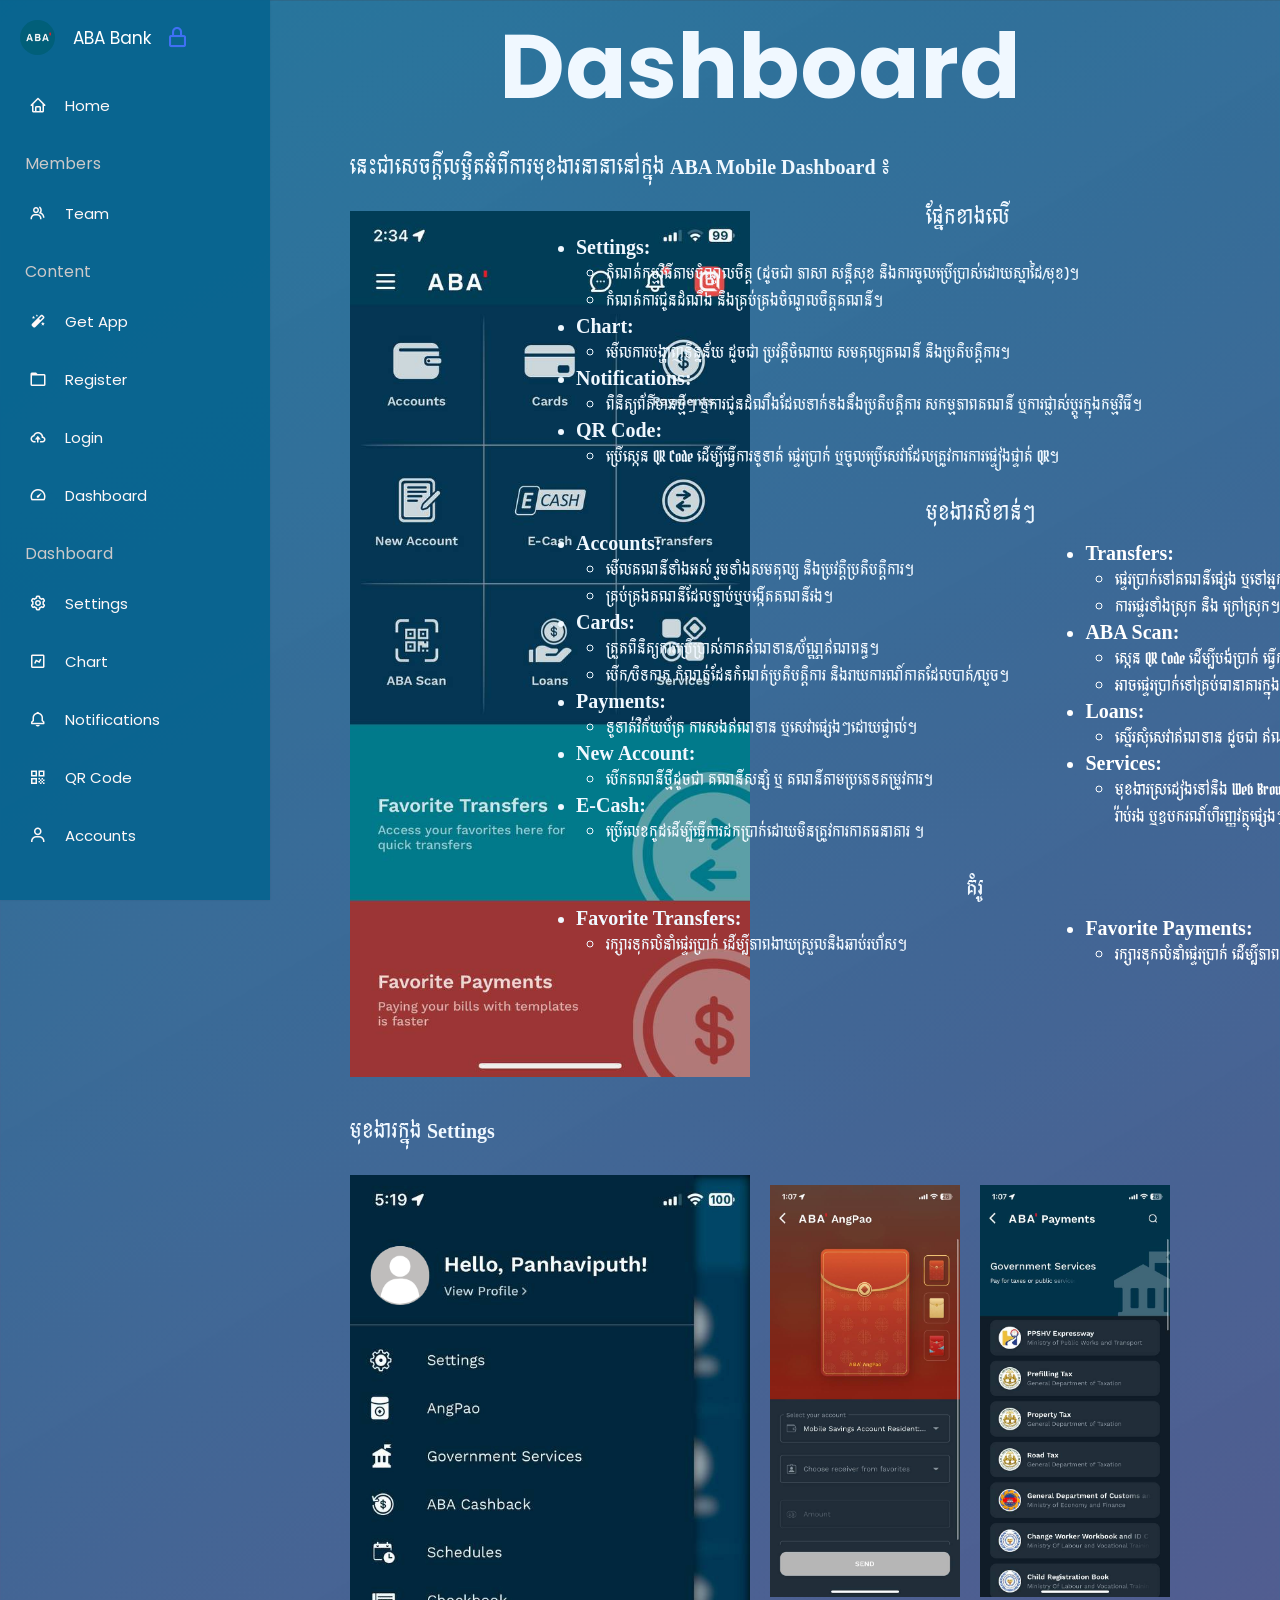
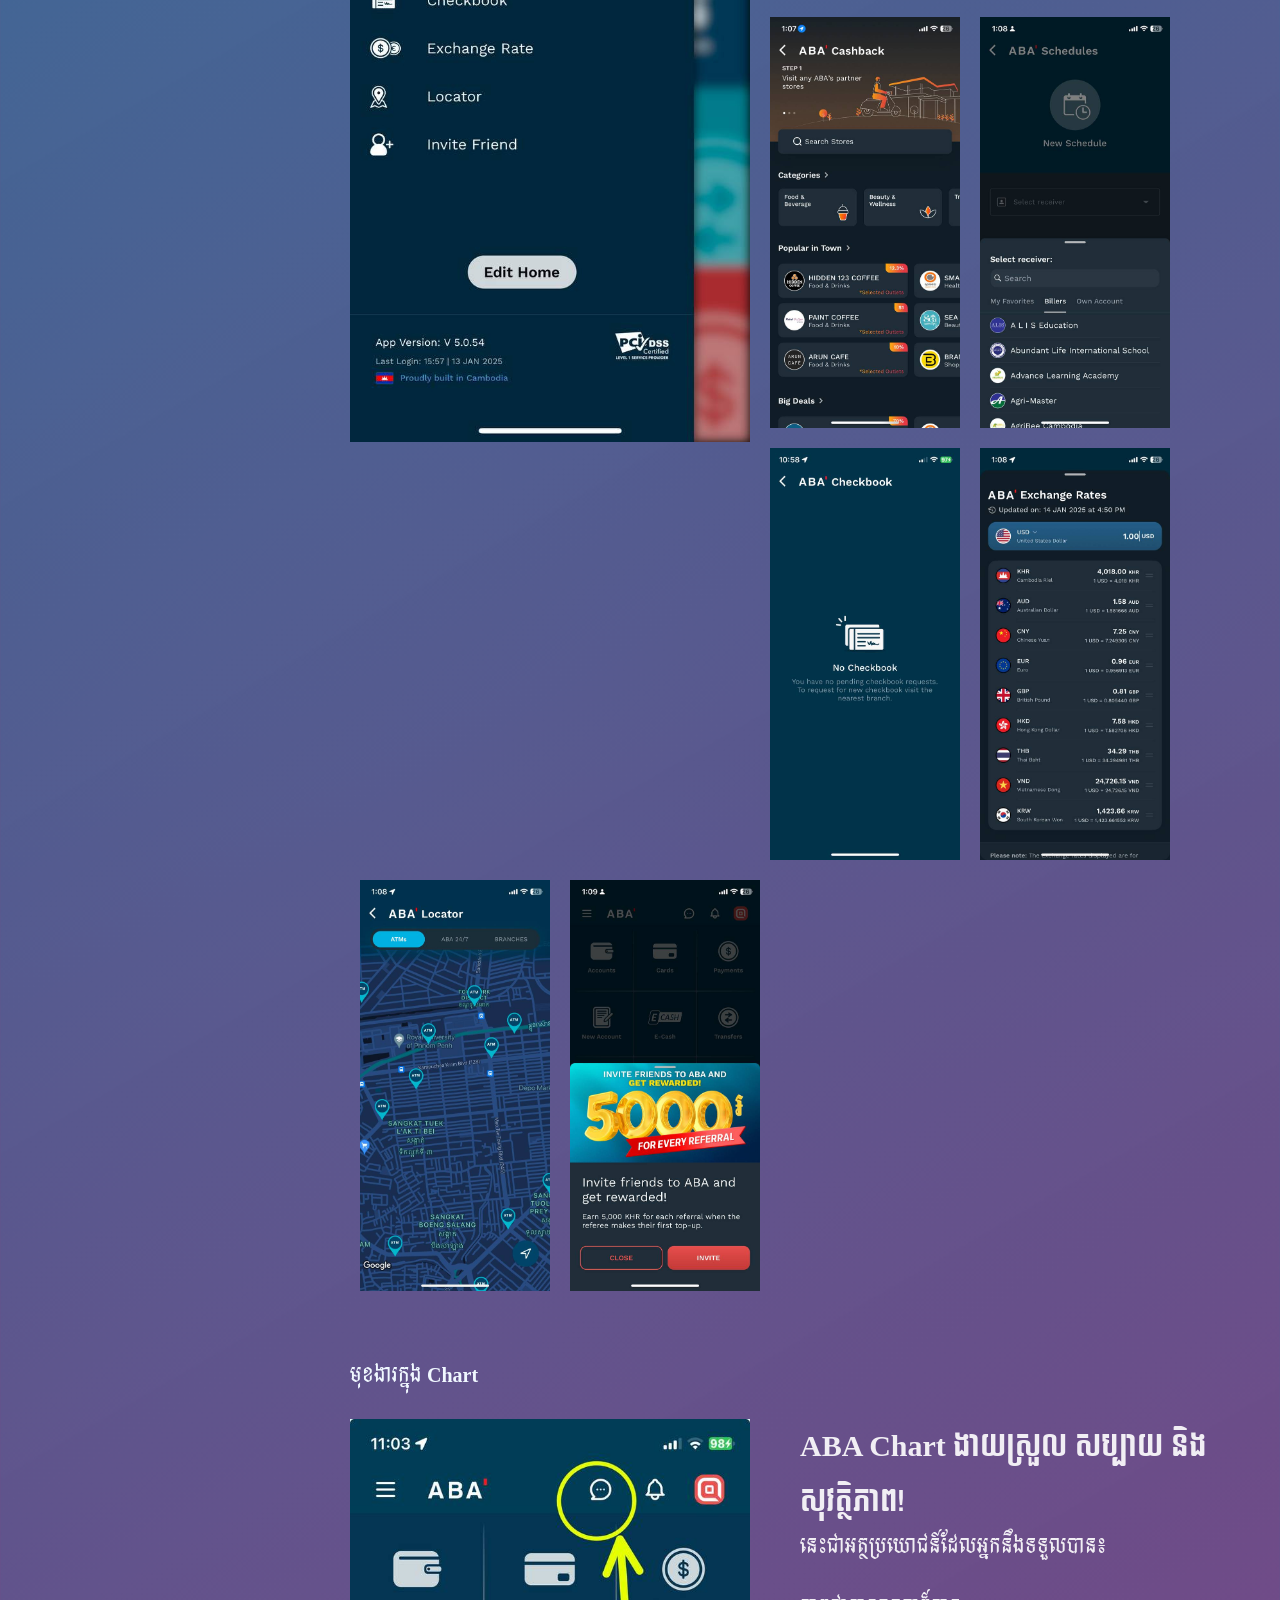
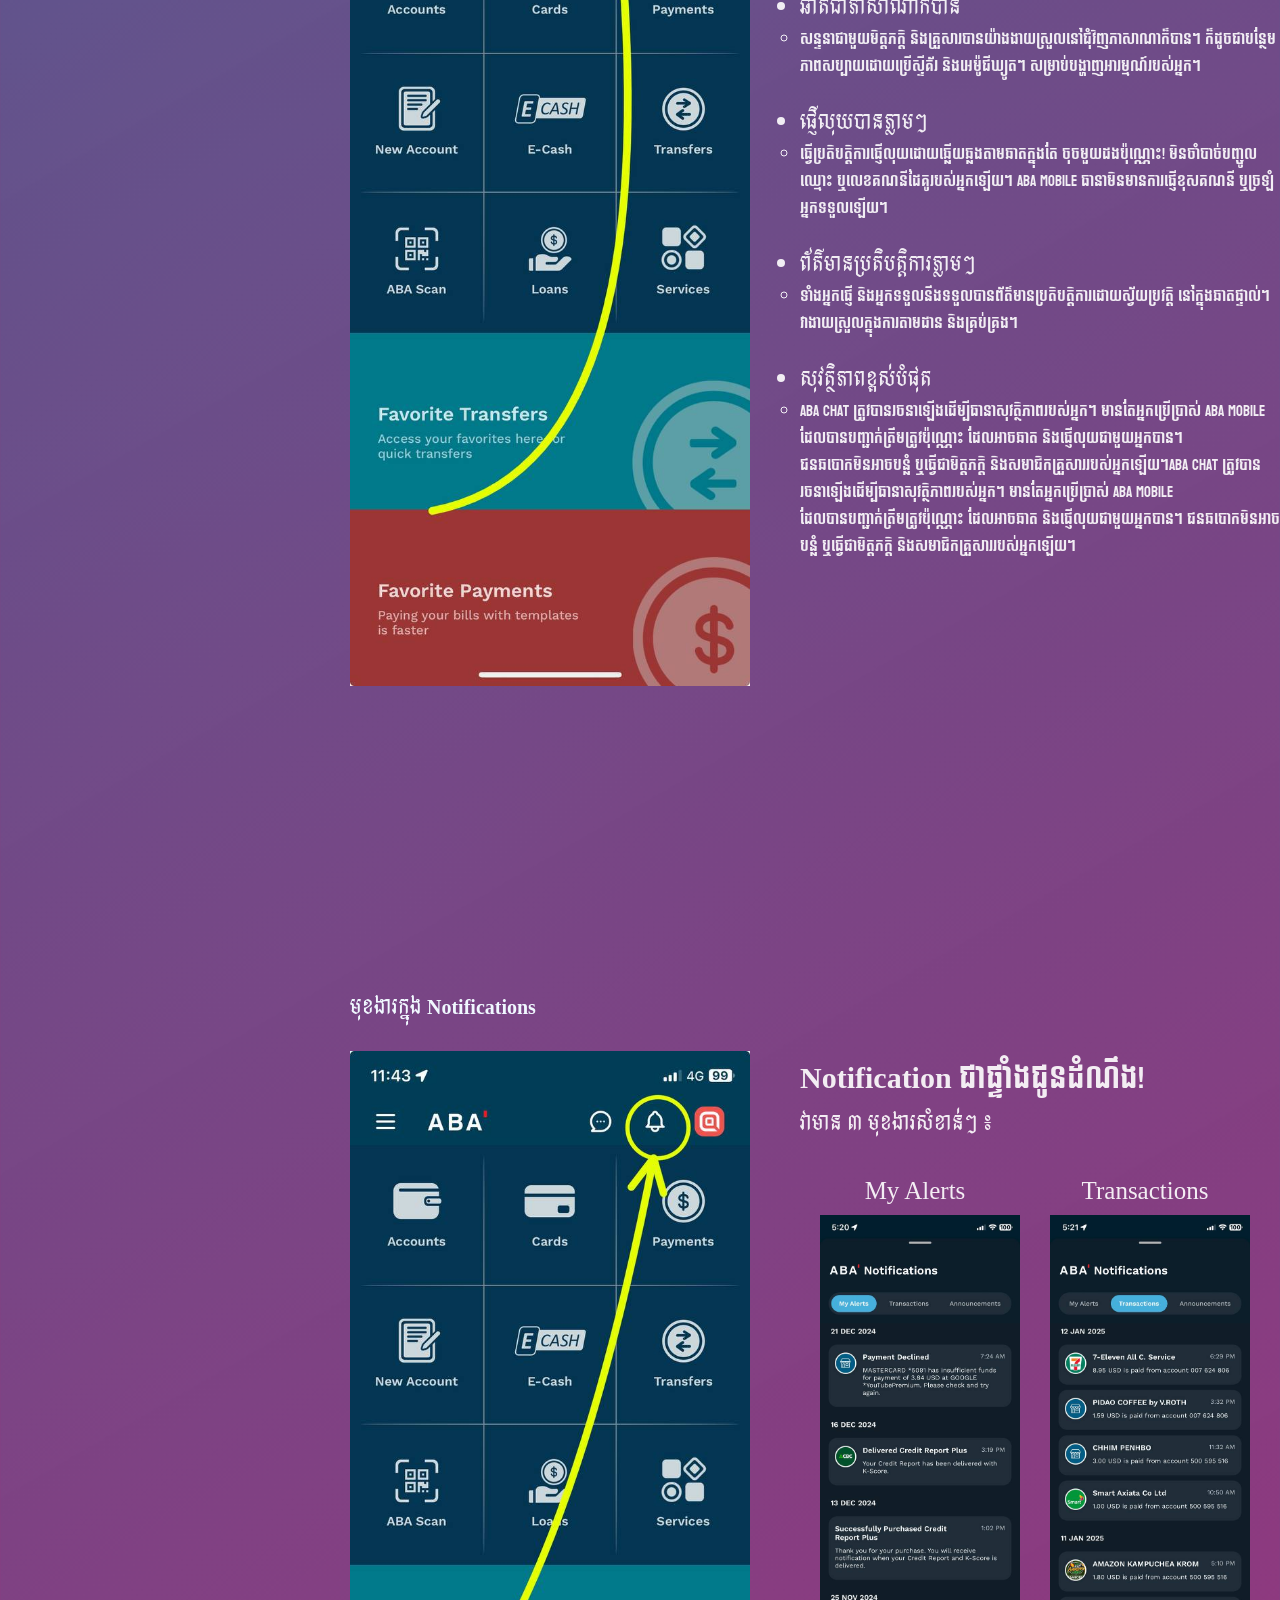
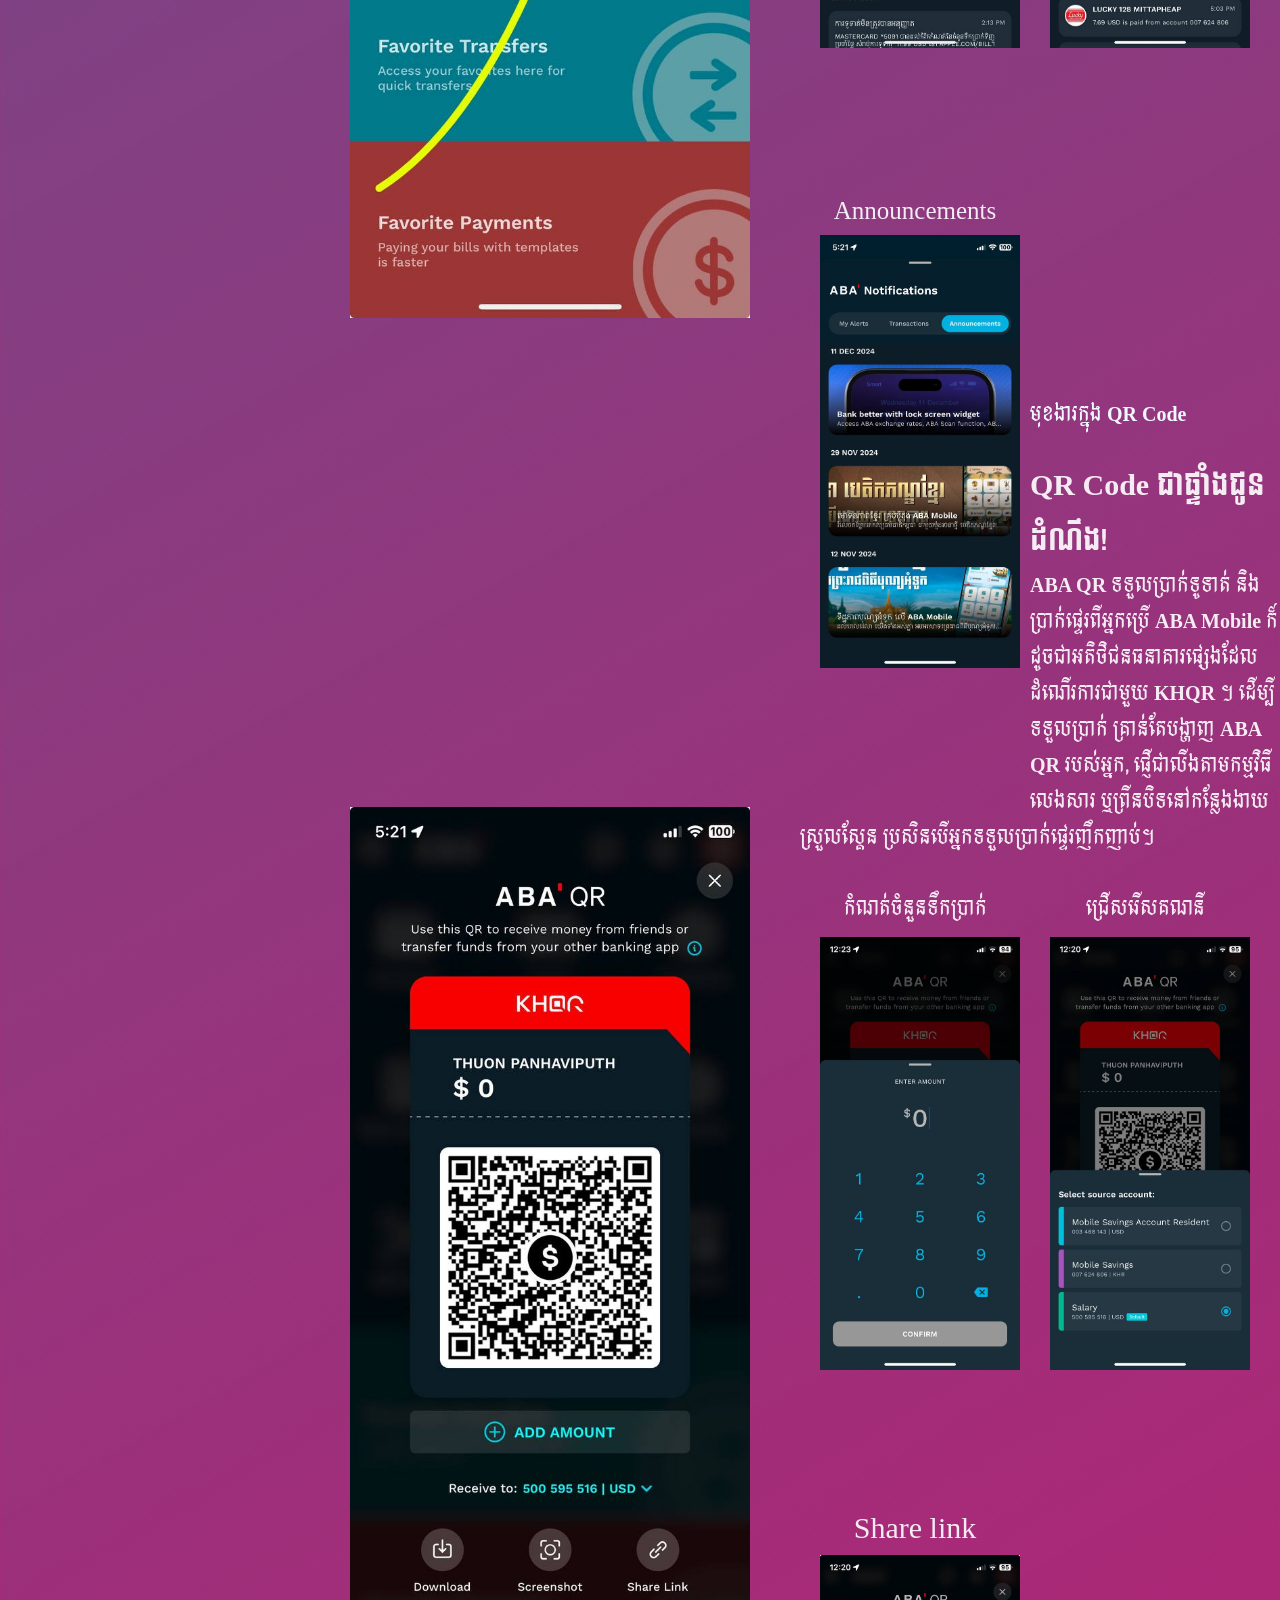
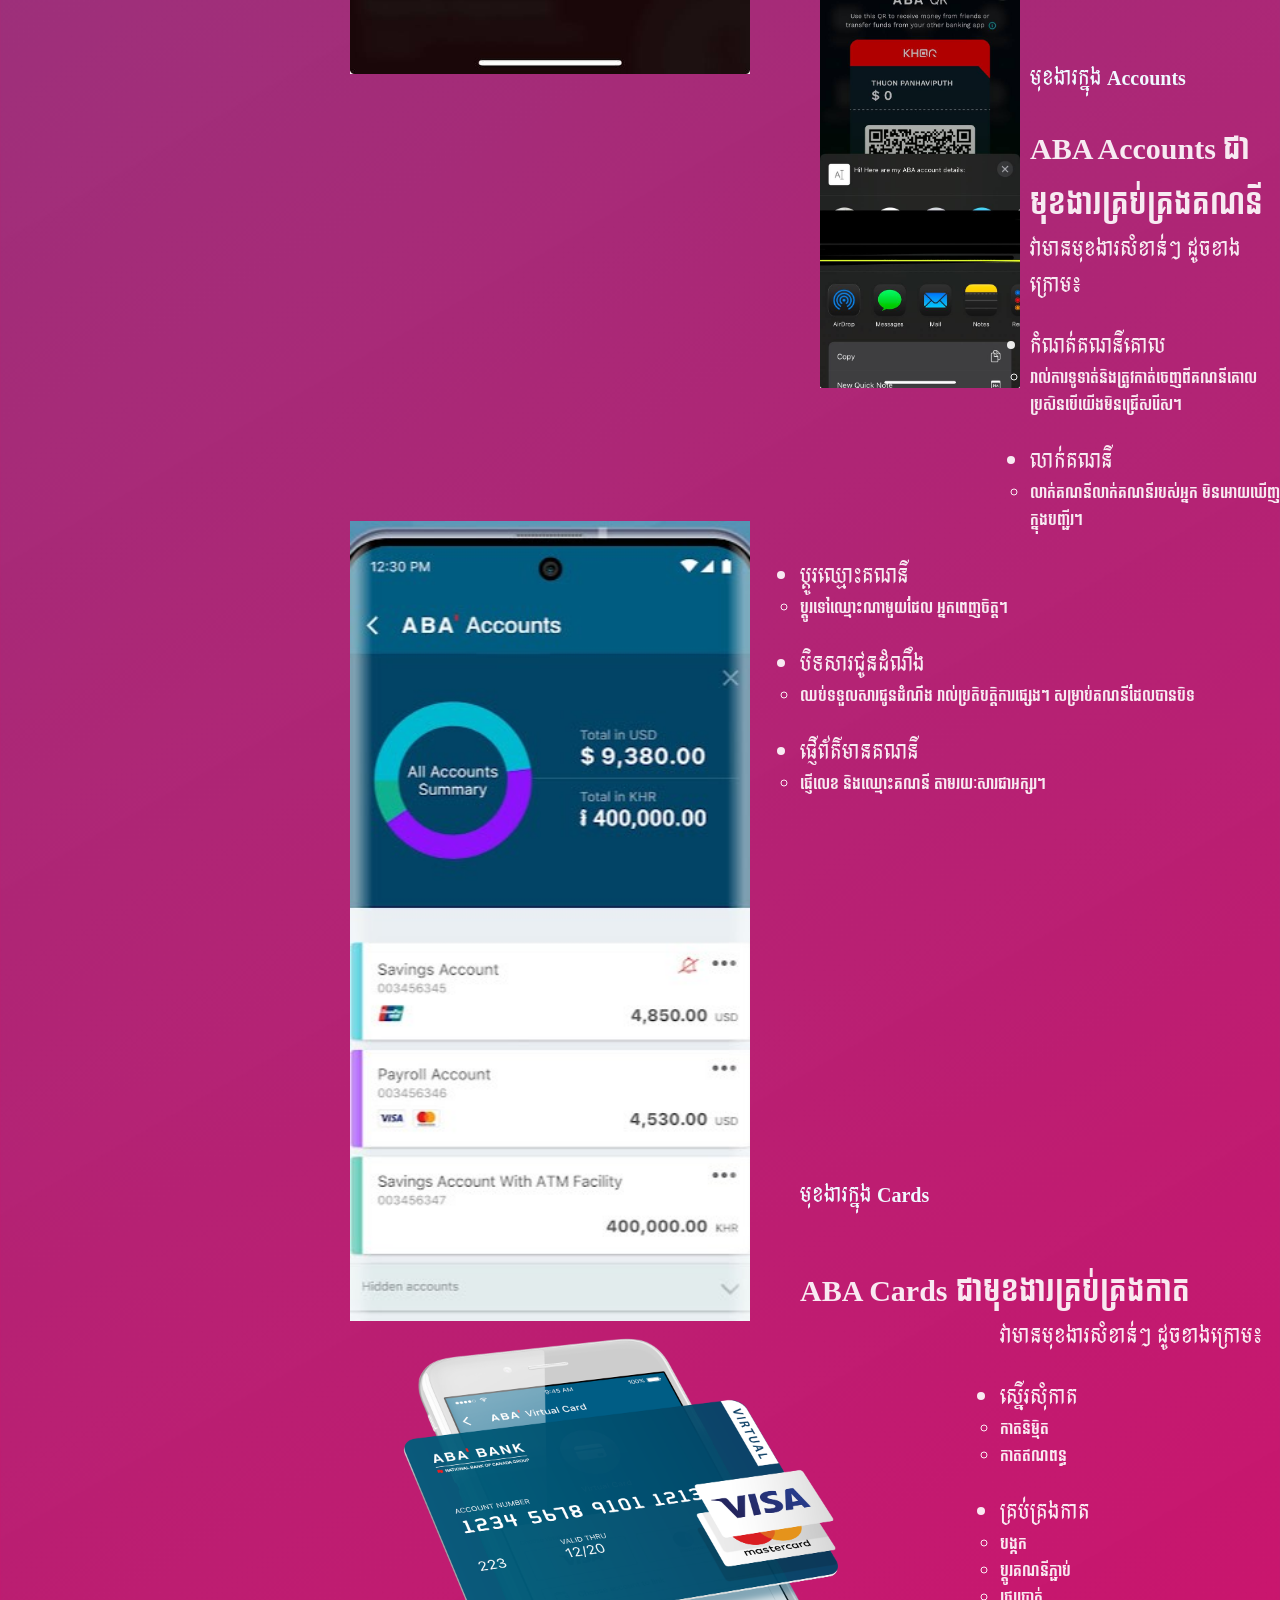
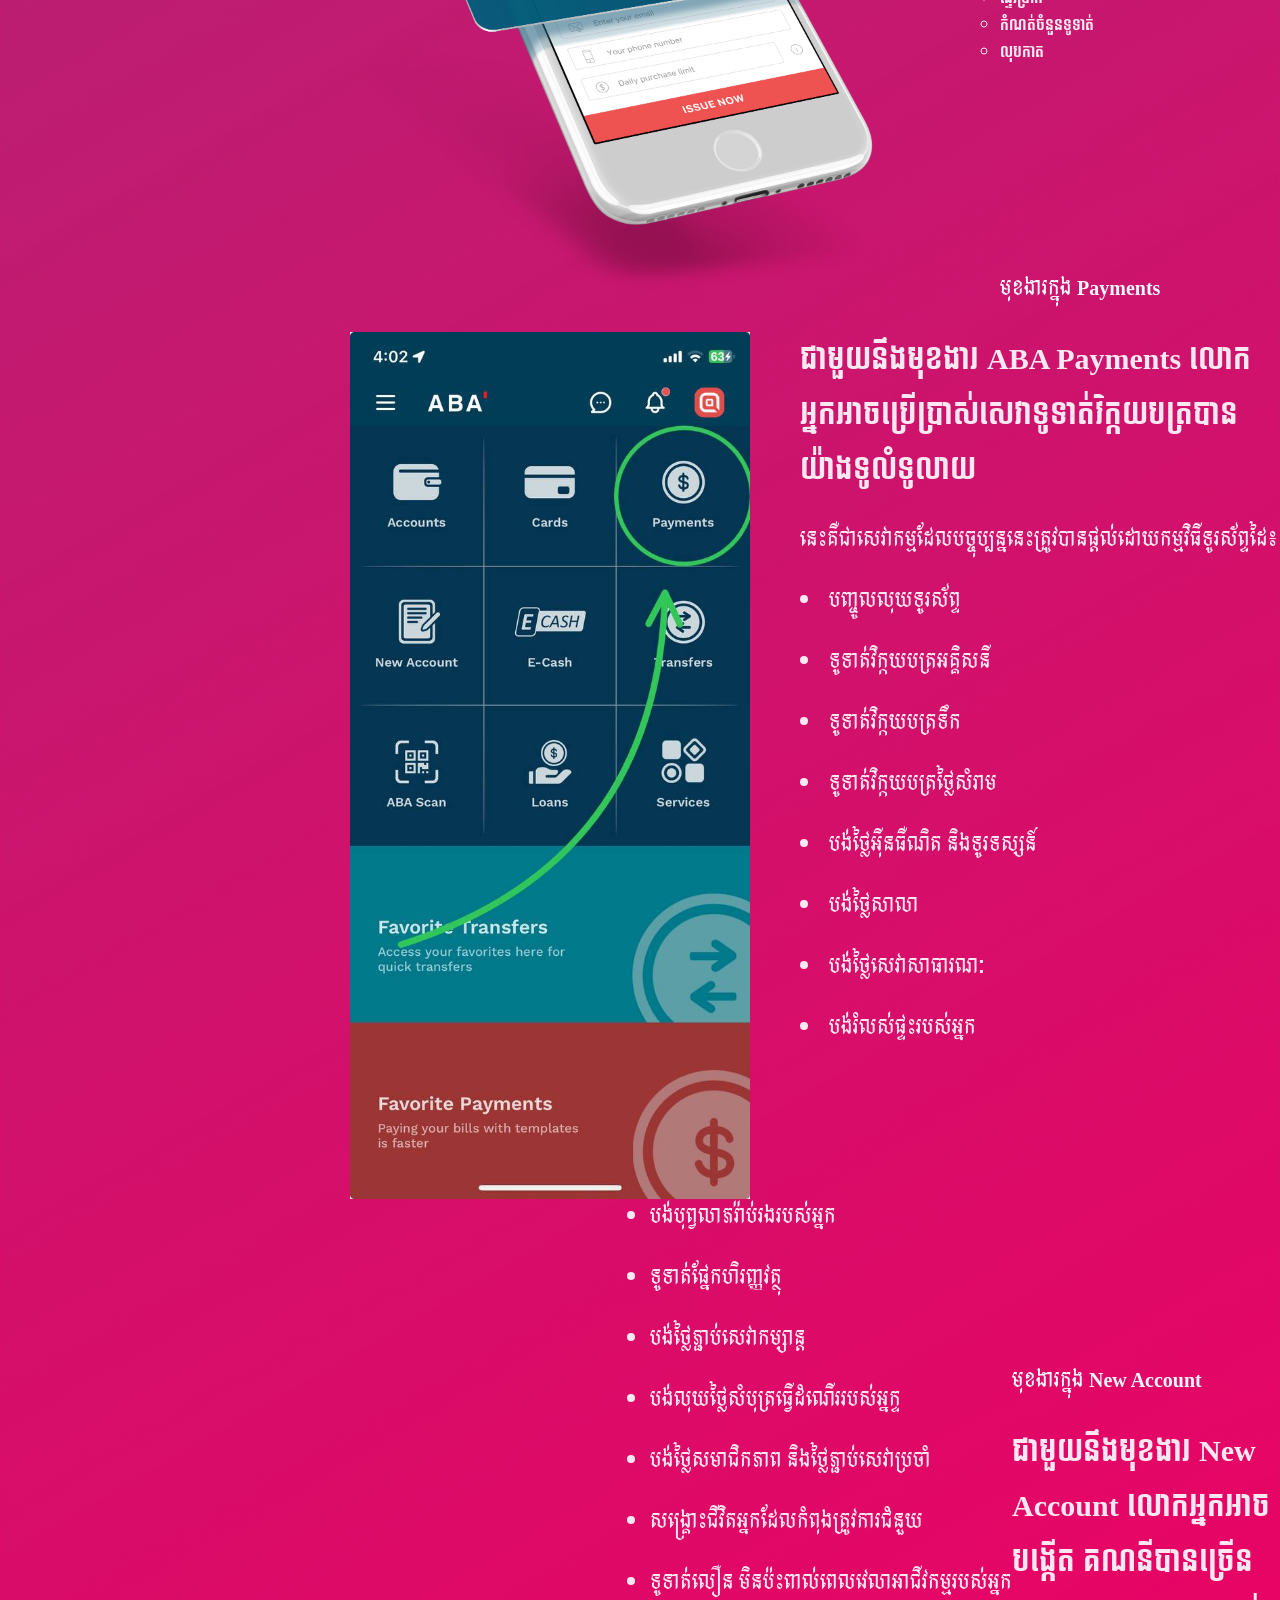
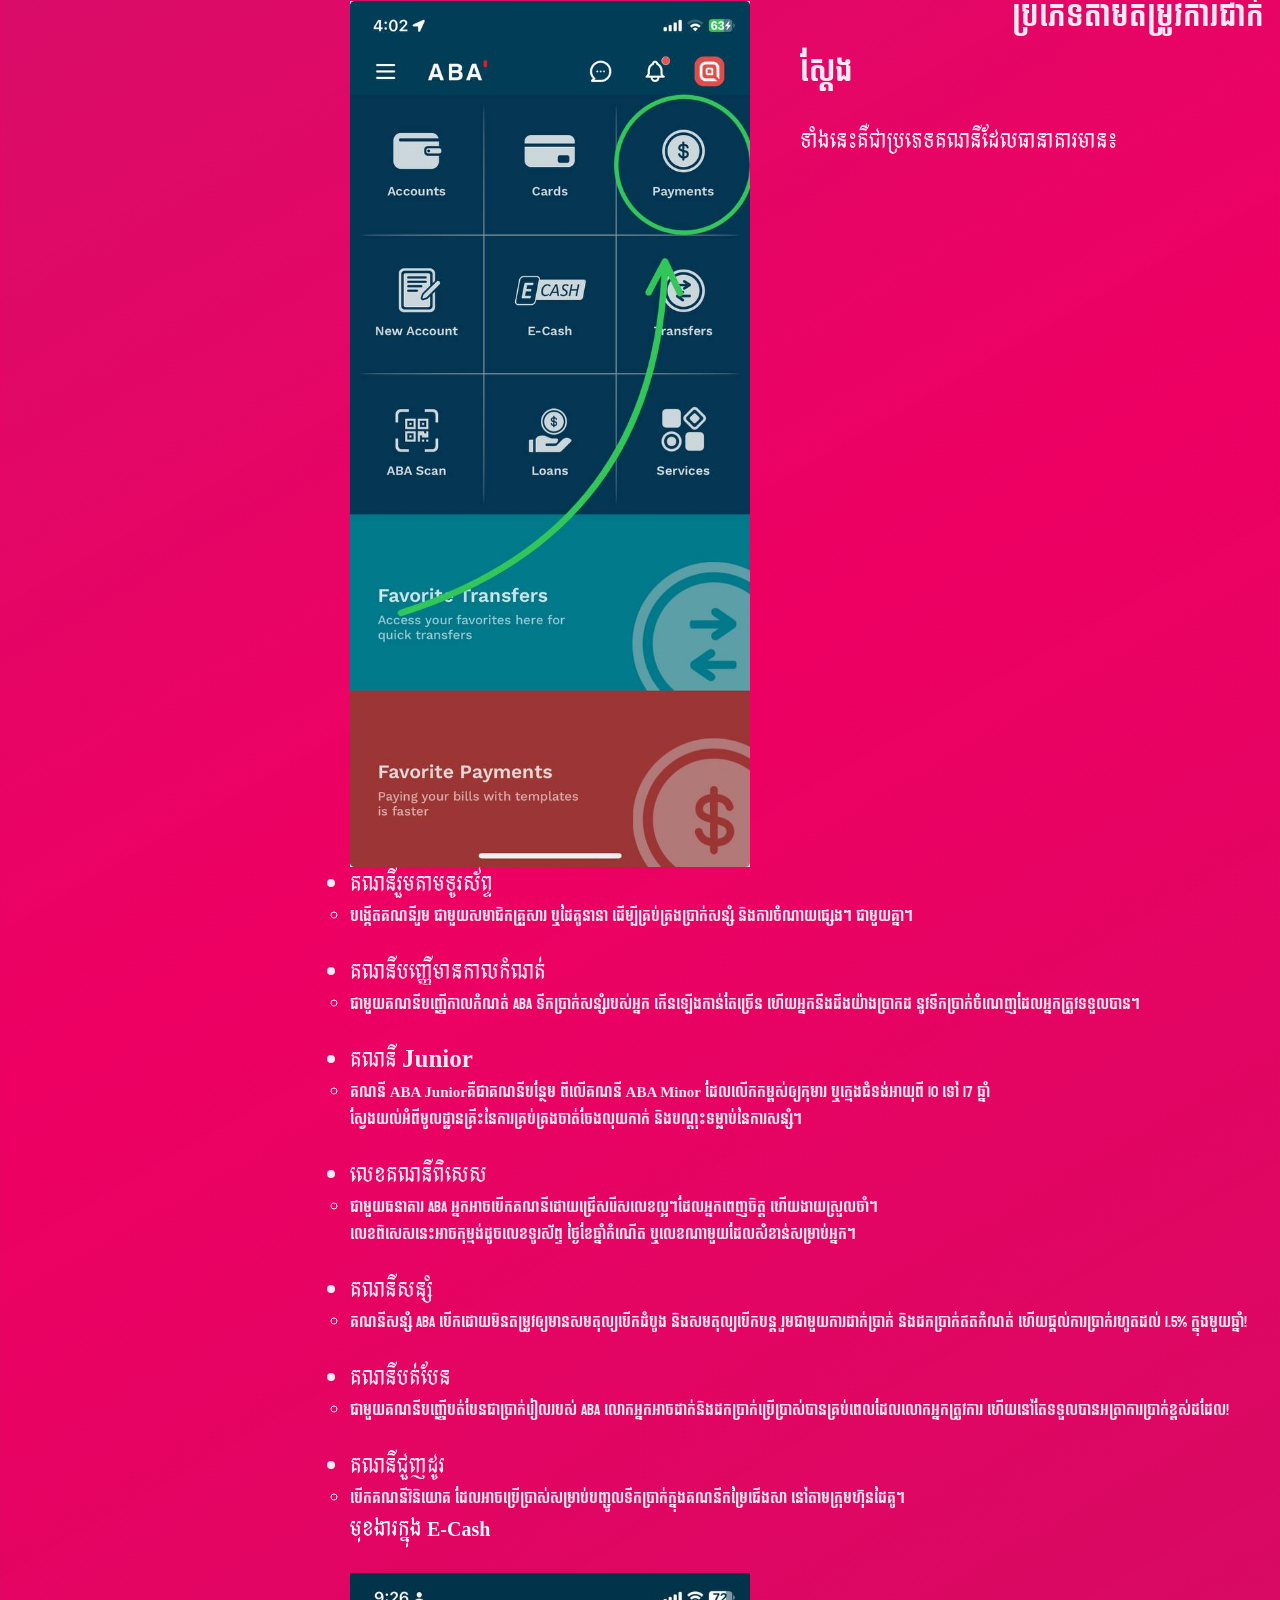
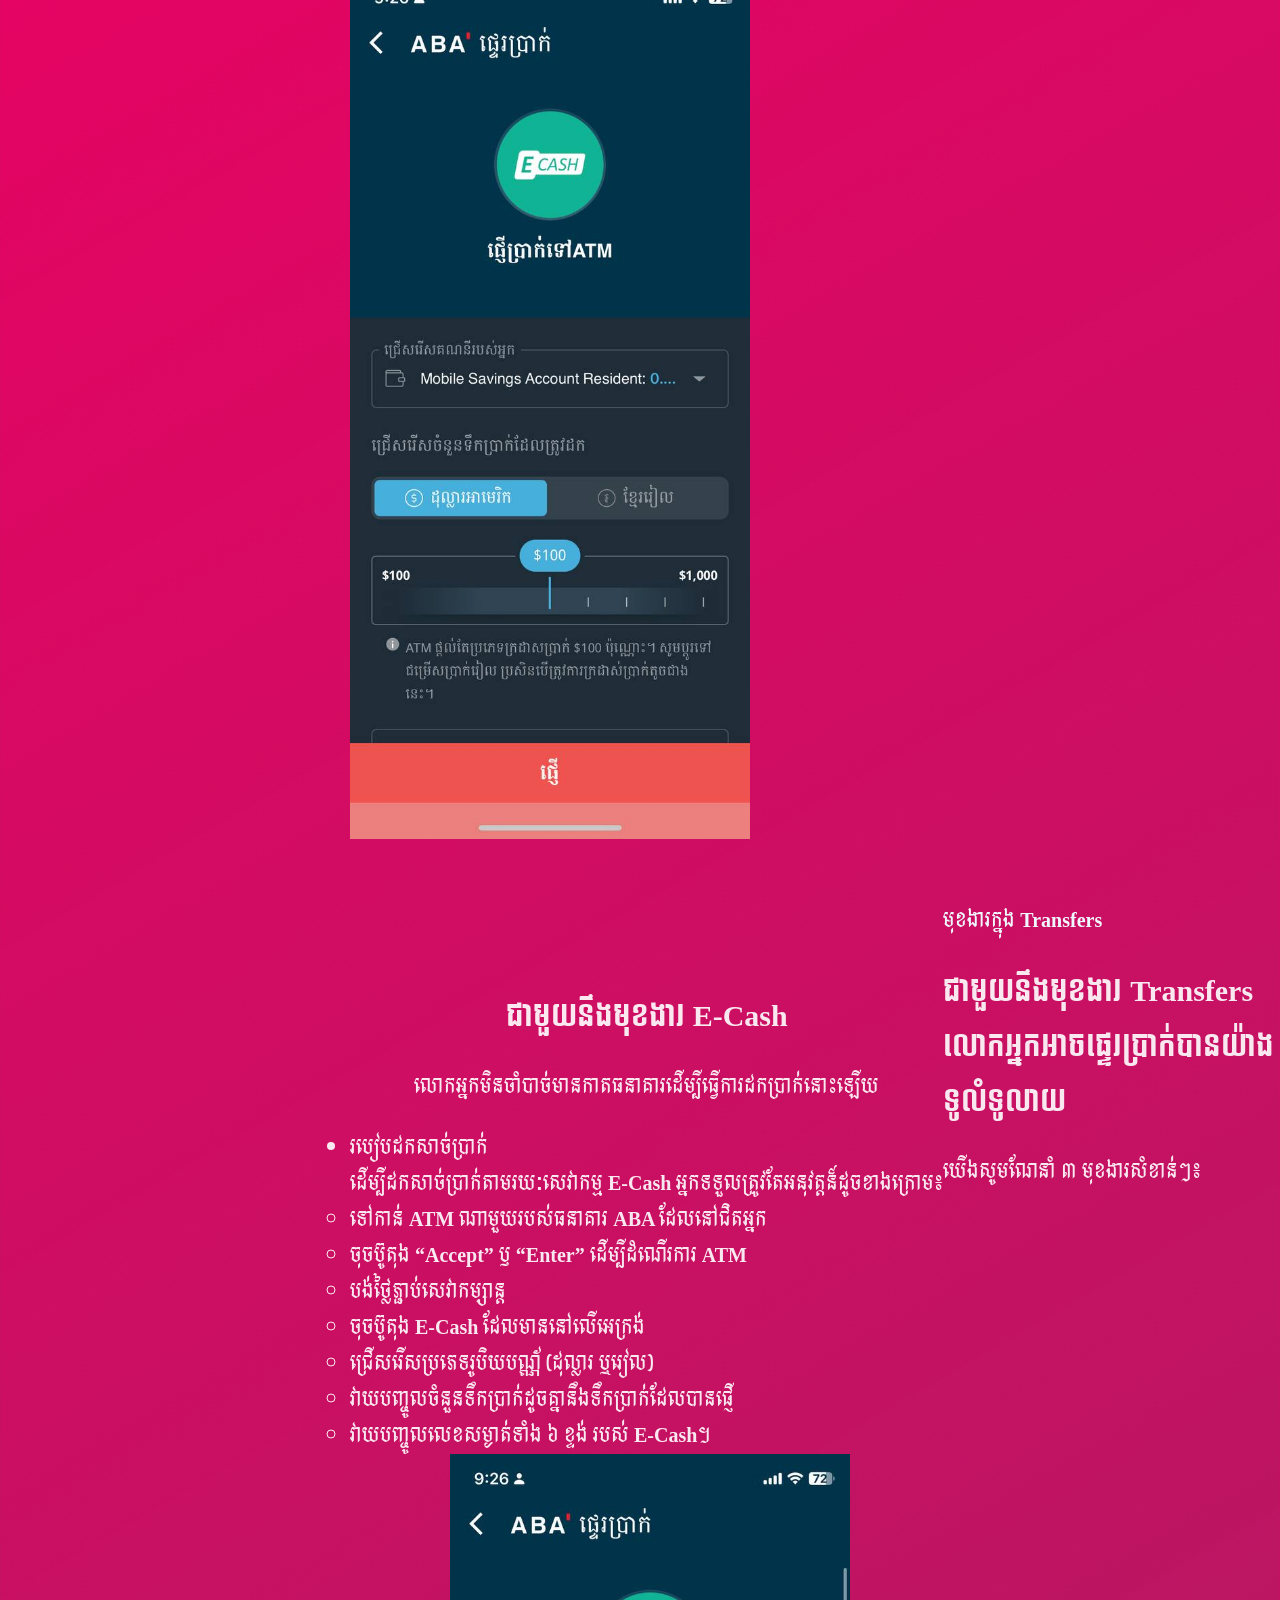
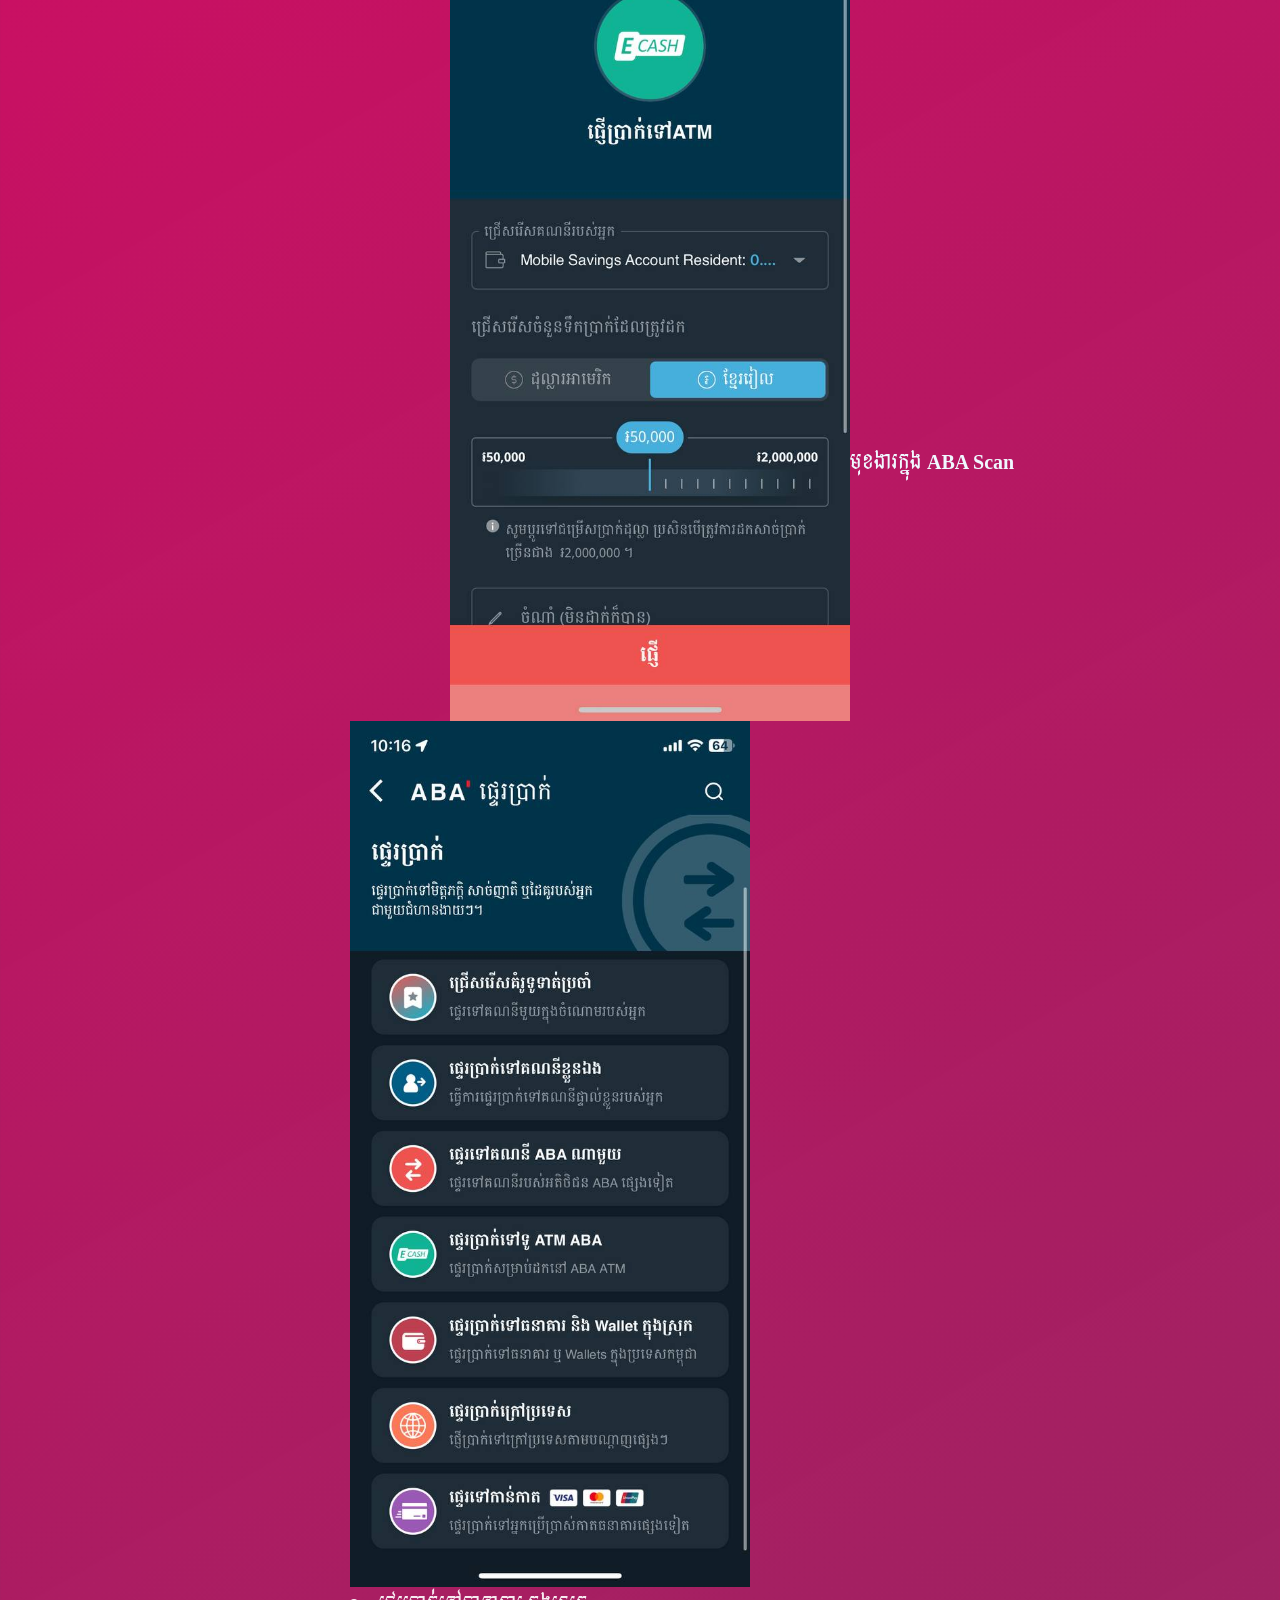
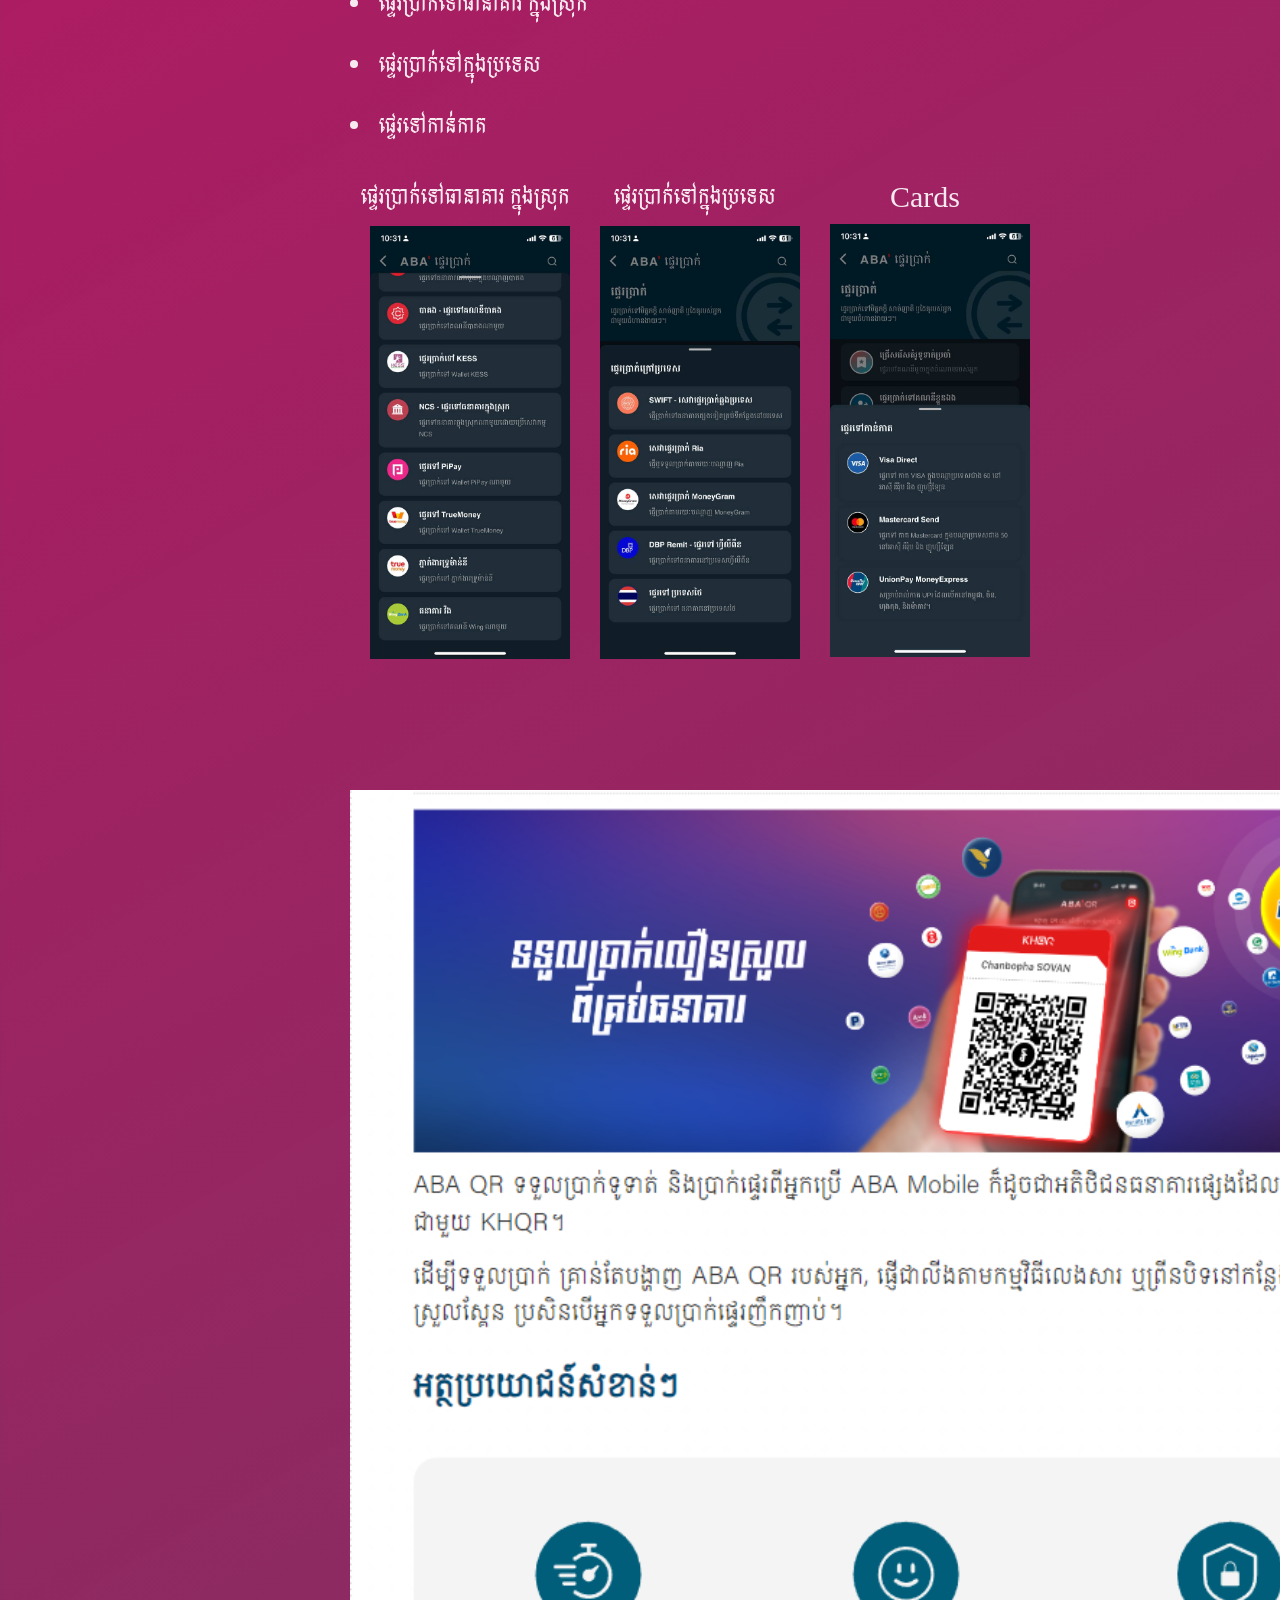
==== Content/dashboard.html @ 61244990 "Add files via upload" ====
<!DOCTYPE html>
<html lang="en">
    <head>
        <meta charset="UTF-8" />
        <meta http-equiv="X-UA-Compatible" content="IE=edge" />
        <meta name="viewport" content="width=device-width, initial-scale=1.0" />
        <title>Team</title>

        <!-- Boxicons CSS -->
        <link flex href="https://unpkg.com/boxicons@2.1.4/css/boxicons.min.css" rel="stylesheet" />

        <!-- Style CSS -->
        <link rel="stylesheet" href="../style.css">
        <style>
            body{
                background: linear-gradient(150deg,#05638fde, rgb(238, 0, 99),#123849de);
            }
        </style>

        
    </head>
    <body>
        <nav class="sidebar locked">
            <div class="logo_items flex">
                <span class="nav_image">
                    <img src="../images/ABA_logo.jpg" alt="logo_img" />
                </span>
                <span class="logo_name">ABA Bank</span>
                <i class="bx bx-lock-alt" id="lock-icon" title="Unlock Sidebar"></i>
                <i class="bx bx-x" id="sidebar-close"></i>
            </div>

            
            

            <div class="menu_container">
                <div class="menu_items">
                    <ul class="menu_item">


                        <li class="item">
                            <a href="../index.html" class="link flex">
                                <i class="bx bx-home"></i> <!-- Home icon -->
                                <span>Home</span>
                            </a>
                        </li>                        


                        <div class="menu_title flex">
                            <span class="title">Members</span>
                            <span class="line"></span>
                        </div>
                        <li class="item">
                            <a href="team.html" class="link flex">
                                <i class="bx bx-group"></i> <!-- Replaced with 'Team' icon -->
                                <span>Team</span>
                            </a>
                        </li>
                        
                    </ul>

                    <ul class="menu_item">
                        <div class="menu_title flex">
                            <span class="title">Content</span>
                            <span class="line"></span>
                        </div>
                        <li class="item">
                            <a href="../getApp/getApp.html" class="link flex">
                                <i class="bx bxs-magic-wand"></i>
                                <span>Get App</span>
                            </a>
                        </li>
                        <li class="item">
                            <a href="../getApp/getApp.html#register" class="link flex">
                                <i class="bx bx-folder"></i>
                                <span>Register</span>
                            </a>
                        </li>
                        <li class="item">
                            <a href="../getApp/getApp.html#login" class="link flex">
                                <i class="bx bx-cloud-upload"></i>
                                <span>Login</span>
                            </a>
                        </li>
                        <li class="item">
                            <a href="#" class="link flex">
                                <i class="bx bx-tachometer"></i> <!-- Replaced icon -->
                                <span>Dashboard</span>
                            </a>
                        </li>



                    </ul>
<!--                                           ___________________________________________________Style CSS -->
                    <ul class="menu_item">
                        <div class="menu_title flex">
                            <span class="title">Dashboard</span>
                            <span class="line"></span>
                        </div>
                        <ul>
                            <li>
                                <a href="#Settings" class="link flex">
                                    <i class="bx bx-cog"></i>
                                    <span>Settings</span>
                                </a>
                            </li>
                            <li>
                                <a href="#chart" class="link flex">
                                    <i class="bx bx-chart"></i>
                                    <span>Chart</span>
                                </a>
                            </li>
                            <li>
                                <a href="#Notifications" class="link flex">
                                    <i class="bx bx-bell"></i>
                                    <span>Notifications</span>
                                </a>
                            </li>
                            <li>
                                <a href="#qr_code" class="link flex">
                                    <i class="bx bx-qr"></i>
                                    <span>QR Code</span>
                                </a>
                            </li>
                            <li>
                                <a href="#accounts" class="link flex">
                                    <i class="bx bx-user"></i>
                                    <span>Accounts</span>
                                </a>
                            </li>
                            <li>
                                <a href="#cards" class="link flex">
                                    <i class="bx bx-credit-card"></i>
                                    <span>Cards</span>
                                </a>
                            </li>
                            <li>
                                <a href="#payments" class="link flex">
                                    <i class="bx bx-dollar-circle"></i>
                                    <span>Payments</span>
                                </a>
                            </li>
                            <li>
                                <a href="#new_account" class="link flex">
                                    <i class="bx bx-plus-circle"></i>
                                    <span>New Accounts</span>
                                </a>
                            </li>
                            <li>
                                <a href="#e_cash" class="link flex">
                                    <i class="bx bx-wallet"></i>
                                    <span>E-Cash</span>
                                </a>
                            </li>
                            <li>
                                <a href="#transfers" class="link flex">
                                    <i class="bx bx-transfer"></i>
                                    <span>Transfers</span>
                                </a>
                            </li>
                            <li>
                                <a href="#aba_scan" class="link flex">
                                    <i class="bx bx-scan"></i>
                                    <span>ABA Scan</span>
                                </a>
                            </li>
                            <li>
                                <a href="#loans" class="link flex">
                                    <i class="bx bx-briefcase"></i>
                                    <span>Loans</span>
                                </a>
                            </li>
                            <li>
                                <a href="#services" class="link flex">
                                    <i class="bx bx-globe"></i>
                                    <span>Services</span>
                                </a>
                            </li>
                        </ul>
                    </ul>
                </div>

                
            </div>
        </nav>
        <h2 style="color: aliceblue; position: absolute;
        top: 0%;
        left: 39%;
       
        font-size: 90px;
        text-align: center;">
            Dashboard
        </h2>



        <div style=" margin-left: 350px ;
        margin-top: 150px;
        color: #ffffffe7;
        ">
            <p class="font-pDas" style="color: aliceblue;">នេះជា​សេចក្តីលម្អិតអំពីការមុខងារ​នានា​នៅក្នុង <strong style="font-family:Cambria, Cochin, Georgia, Times, 'Times New Roman', serif">ABA Mobile Dashboard</strong> ៖</p>
            <br>
            <img style="width: 400px;" src="../images/Dashboard/home.jpg" alt="">
        </div>
        <div style="position: absolute; left: 45%; top: 200px; color: aliceblue;" >
            <div>
                <p class="font-pDas" style="color: aliceblue; margin-left: 350px;">ផ្នែកខាងលើ</p>
            <ul>
                <li>
                  <strong style="font-size: 20px; font-family: Cambria, Cochin, Georgia, Times, 'Times New Roman', serif;">
                    Settings:
                  </strong>
                  <ul style="margin-left: 30px;">
                    <li class="fontDas">
                      កំណត់កម្មវិធីតាមចំណូលចិត្ត (ដូចជា ភាសា សន្តិសុខ និងការចូលប្រើប្រាស់ដោយស្នាដៃ/មុខ)។
                    </li>
                    <li class="fontDas">
                      កំណត់ការជូនដំណឹង និងគ្រប់គ្រងចំណូលចិត្តគណនី។
                    </li>
                  </ul>
                </li>
                <li>
                  <strong style="font-size: 20px; font-family: Cambria, Cochin, Georgia, Times, 'Times New Roman', serif;">
                    Chart:
                  </strong>
                  <ul style="margin-left: 30px;">
                    <li class="fontDas">
                      មើលការបង្ហាញទិន្នន័យ ដូចជា ប្រវត្តិចំណាយ សមតុល្យគណនី និងប្រតិបត្តិការ។
                    </li>
                  </ul>
                </li>
                <li>
                  <strong style="font-size: 20px; font-family: Cambria, Cochin, Georgia, Times, 'Times New Roman', serif;">
                    Notifications:
                  </strong>
                  <ul style="margin-left: 30px;">
                    <li class="fontDas">
                      ពិនិត្យព័ត៌មានថ្មីៗ ឬការជូនដំណឹងដែលទាក់ទងនឹងប្រតិបត្តិការ សកម្មភាពគណនី ឬការផ្លាស់ប្តូរក្នុងកម្មវិធី។
                    </li>
                  </ul>
                </li>
                <li>
                  <strong style="font-size: 20px; font-family: Cambria, Cochin, Georgia, Times, 'Times New Roman', serif;">
                    QR Code:
                  </strong>
                  <ul style="margin-left: 30px;">
                    <li class="fontDas">
                      ប្រើស្កេន QR Code ដើម្បីធ្វើការទូទាត់ ផ្ទេរប្រាក់ ឬចូលប្រើសេវាដែលត្រូវការការផ្ទៀងផ្ទាត់ QR។
                    </li>
                  </ul>
                </li>
              </ul>
            </div><br>

<!-- Home                 _______________________________________________________________________________________________________________________________________-->


            <div>
                <p class="font-pDas" style="color: aliceblue; margin-left: 350px;">មុខងារសំខាន់ៗ</p>
                <ul>
                    <li>
                      <strong style="font-size: 20px; font-family: Cambria, Cochin, Georgia, Times, 'Times New Roman', serif;">
                        Accounts:
                      </strong>
                      <ul style="margin-left: 30px;">
                        <li class="fontDas">
                          មើលគណនីទាំងអស់ រួមទាំងសមតុល្យ និងប្រវត្តិប្រតិបត្តិការ។
                        </li>
                        <li class="fontDas">
                          គ្រប់គ្រងគណនីដែលភ្ជាប់ឬបង្កើតគណនីរង។
                        </li>
                      </ul>
                    </li>
                    <li>
                      <strong style="font-size: 20px; font-family: Cambria, Cochin, Georgia, Times, 'Times New Roman', serif;">
                        Cards:
                      </strong>
                      <ul style="margin-left: 30px;">
                        <li class="fontDas">
                          ត្រួតពិនិត្យការប្រើប្រាស់កាតឥណទាន/ប័ណ្ណឥណពន្ធ។
                        </li>
                        <li class="fontDas">
                          បើក/បិទកាត កំណត់ដែនកំណត់ប្រតិបត្តិការ និងរាយការណ៍កាតដែលបាត់/លួច។
                        </li>
                      </ul>
                    </li>
                    <li>
                      <strong style="font-size: 20px; font-family: Cambria, Cochin, Georgia, Times, 'Times New Roman', serif;">
                        Payments:
                      </strong>
                      <ul style="margin-left: 30px;">
                        <li class="fontDas">
                          ទូទាត់វិក័យប័ត្រ ការសងឥណទាន ឬសេវាផ្សេងៗដោយផ្ទាល់។
                        </li>
                      </ul>
                    </li>
                    <li>
                      <strong style="font-size: 20px; font-family: Cambria, Cochin, Georgia, Times, 'Times New Roman', serif;">
                        New Account:
                      </strong>
                      <ul style="margin-left: 30px;">
                        <li class="fontDas">
                          បើកគណនីថ្មីដូចជា គណនីសន្សំ ឬ គណនីតាមប្រភេទតម្រូវការ។
                        </li>
                      </ul>
                    </li>
                    <li>
                      <strong style="font-size: 20px; font-family: Cambria, Cochin, Georgia, Times, 'Times New Roman', serif;">
                        E-Cash:
                      </strong>
                      <ul style="margin-left: 30px;">
                        
                        <li class="fontDas">
                          ប្រើលេខកូដដើម្បីធ្វើការដកប្រាក់ដោយ​មិន​ត្រូវ​ការ​កាត​ធនាគារ​ ។
                        </li>
                      </ul>
                    </li>
                   
                    
               
                </ul>
            </div>




            <div style="position: absolute; left: 90%; top: 342px; width: 500px; color: rgb(255, 255, 255);" >
                <ul>
                    <li>
                        <strong style="font-size: 20px; font-family: Cambria, Cochin, Georgia, Times, 'Times New Roman', serif;">
                          Transfers:
                        </strong>
                        <ul style="margin-left: 30px;">
                          <li class="fontDas">
                            ផ្ទេរប្រាក់ទៅគណនីផ្សេង ឬទៅអ្នកប្រើប្រាស់ផ្សេង។
                          <li class="fontDas">
                            ការផ្ទេរទាំងស្រុក និង ក្រៅស្រុក។
                          </li>
                        </ul>
                      </li>
                    <li>
                      <strong style="font-size: 20px; font-family: Cambria, Cochin, Georgia, Times, 'Times New Roman', serif;">
                        ABA Scan:
                      </strong>
                      <ul style="margin-left: 30px;">
                        <li class="fontDas">
                            ស្កេន QR Code ដើម្បីបង់ប្រាក់ ធ្វើការផ្ទេរប្រាក់ ឬផ្ទៀងផ្ទាត់ប្រតិបត្តិការយ៉ាងឆាប់រហ័ស។ 
                        </li>
                        <li class="fontDas">
                          អាចផ្ទេរប្រាក់ទៅគ្រប់ធានាគារក្នុងស្រុកដោយមិន​អស់ថ្លៃសេវាតាមរយះ KHQR Code ។
                        </li>
                      </ul>
                    </li>
                    <li>
                      <strong style="font-size: 20px; font-family: Cambria, Cochin, Georgia, Times, 'Times New Roman', serif;">
                        Loans:
                      </strong>
                      <ul style="margin-left: 30px;">
                        <li class="fontDas">
                            ស្នើរសុំសេវាឥណទាន ដូចជា ឥណទានផ្ទាល់ខ្លួន ឬឥណទានអាជីវកម្ម។ 
                        </li>
                      </ul>
                    </li>
                    <li>
                      <strong style="font-size: 20px; font-family: Cambria, Cochin, Georgia, Times, 'Times New Roman', serif;">
                        Services:
                      </strong>
                      <ul style="margin-left: 30px;">
                        <li class="fontDas">
                           មុខងារស្រដៀងទៅនិង Web Browser ដើម្បីស្វែងរកសេវាកម្មបន្ថែម ដូចជា សៀវភៅ ធានារ៉ាប់រង ឬឧបករណ៍ហិរញ្ញវត្ថុផ្សេងៗ។
                        </li>
                      </ul>
                    </li>
                
            </div><br>
<!-- Home                 _______________________________________________________________________________________________________________________________________-->
            
            <div>
                <p class="font-pDas" style="color: aliceblue; margin-left: 390px;">គំរូ</p>
                <ul>
                    <li>
                      <strong style="font-size: 20px; font-family: Cambria, Cochin, Georgia, Times, 'Times New Roman', serif;">
                        Favorite Transfers:
                      </strong>
                      <ul style="margin-left: 30px;">
                        <li class="fontDas">
                          រក្សារទុកលំនាំផ្ទេរប្រាក់​ ដើម្បីភាពងាយស្រួលនិងឆាប់រហ័ស។
                        </li>
                      </ul>
                    </li>
                </ul>
            </div>
            <div style="position: absolute; left: 90%; top: 717px; width: 500px; color: rgb(255, 255, 255);" >
                <ul>
                    <li>
                      <strong style="font-size: 20px; font-family: Cambria, Cochin, Georgia, Times, 'Times New Roman', serif;">
                        Favorite Payments:
                      </strong>
                      <ul style="margin-left: 30px;">
                        <li class="fontDas">
                          រក្សារទុកលំនាំផ្ទេរប្រាក់​ ដើម្បីភាពងាយស្រួលនិងឆាប់រហ័ស។
                        </li>
                      </ul>
                    </li>
                </ul>
            </div>
              
        </div>
<!-- details                                                                                        ++++++++++++++++++++++++++++++++++++++++++++++++++                                                                    -->


        <div style=" margin-left: 350px ;
        margin-top: 30px;
        color: #ffffffe7;
        " id="Settings">
             <p class="font-pDas" style="color: aliceblue;">មុខងារក្នុង <strong style="font-family:Cambria, Cochin, Georgia, Times, 'Times New Roman', serif">Settings</strong></p>
             <br>
             <div>
              <img src="../images/Dashboard/setting.png" alt=""  style="width: 400px; float: left; margin-right: 10px;" >
             </div>
             
             <div>
              <img src="../images/Dashboard/setting/angpao.jpg" alt="" style="width: 190px; float: left; margin: 10px; border-left: 5px; ">
              <img src="../images/Dashboard/setting/gov.jpg" alt="" style="width: 190px; float: left; margin: 10px; border-left: 5px; ">
              <img src="../images/Dashboard/setting/cashback.jpg" alt="" style="width: 190px; float: left; margin: 10px; border-left: 5px; ">
              <img src="../images/Dashboard/setting/schedule.jpg" alt="" style="width: 190px; float: left; margin: 10px; border-left: 5px; ">
              <img src="../images/Dashboard/setting/checkbox.jpg" alt="" style="width: 190px; float: left; margin: 10px; border-left: 5px; ">
              <img src="../images/Dashboard/setting/exchange.jpg" alt="" style="width: 190px; float: left; margin: 10px; border-left: 5px; ">
              <img src="../images/Dashboard/setting/location.jpg" alt="" style="width: 190px; float: left; margin: 10px; border-left: 5px; ">
              <img src="../images/Dashboard/setting/invite.jpg" alt="" style="width: 190px;  margin: 10px; border-left: 5px; ">
             </div>
             
        </div>


        




        <div style=" margin-left: 350px ;
        margin-top: 50px;
        
        color: #ffffffe7;
        " id="chart">
             <p class="font-pDas" style="color: aliceblue;">មុខងារក្នុង <strong style="font-family:Cambria, Cochin, Georgia, Times, 'Times New Roman', serif">Chart</strong></p>
             <br>
             <div>
              <img src="../images/Dashboard/chart.jpg" alt=""  style="width: 400px; float: left; margin-right:50px;" >
             </div>

             <div >
              <p class="font-Li"><strong style="font-family:Cambria, Cochin, Georgia, Times, 'Times New Roman', serif ; font-size: 30px;">ABA Chart </strong> ងាយស្រួល សប្បាយ និងសុវត្ថិភាព!</p>
                <p class="font-pDas">នេះជាអត្ថប្រយោជន៍ដែលអ្នកនឹងទទួលបាន៖</p> <br>

                <ul>
                  <li class="font-pDas">
                    ឆាតជាភាសាណាក៏បាន
                    <ul> 
                      <li class="font-p">សន្ទនាជាមួយមិត្តភក្ដិ និងគ្រួសារបានយ៉ាងងាយស្រួលនៅជុំវិញភាសាណាក៏បាន។ ក៏ដូចជាបន្ថែមភាពសប្បាយដោយប្រើស្ទីគ័រ និងអេម៉ូជីឃ្យូតៗ សម្រាប់បង្ហាញអារម្មណ៍របស់អ្នក។</li>
                    </ul>
                  </li><br>

                  <li class="font-pDas">
                    ផ្ញើលុយបានភ្លាមៗ
                    <ul> 
                      <li class="font-p">ធ្វើប្រតិបត្តិការផ្ញើលុយដោយឆ្លើយឆ្លងតាមឆាតក្នុងតែ ចុចមួយដងប៉ុណ្ណោះ! មិនចាំបាច់បញ្ចូលឈ្មោះ ឬលេខគណនីដៃគូរបស់អ្នកឡើយ។ ABA Mobile ធានាមិនមានការផ្ញើខុសគណនី ឬច្រឡំអ្នកទទួលឡើយ។</li>
                    </ul>
                  </li><br>

                  <li class="font-pDas">
                    ព័ត៌មានប្រតិបត្តិការភ្លាមៗ
                    <ul> 
                      <li class="font-p">ទាំងអ្នកផ្ញើ និងអ្នកទទួលនឹងទទួលបានព័ត៌មានប្រតិបត្តិការដោយស្វ័យប្រវត្តិ នៅក្នុងឆាតផ្ទាល់។ វាងាយស្រួលក្នុងការតាមដាន និងគ្រប់គ្រង។</li>
                    </ul>
                  </li><br>

                  <li class="font-pDas">
                    សុវត្ថិភាពខ្ពស់បំផុត
                    <ul> 
                      <li class="font-p">ABA Chat ត្រូវបានរចនាឡើងដើម្បីធានាសុវត្ថិភាពរបស់អ្នក។ មានតែអ្នកប្រើប្រាស់ ABA Mobile ដែលបានបញ្ជាក់ត្រឹមត្រូវប៉ុណ្ណោះ ដែលអាចឆាត និងផ្ញើលុយជាមួយអ្នកបាន។<br>
                        ជនឆបោកមិនអាចបន្លំ ឬធ្វើជាមិត្តភក្ដិ និងសមាជិកគ្រួសាររបស់អ្នកឡើយ។ABA Chat ត្រូវបានរចនាឡើងដើម្បីធានាសុវត្ថិភាពរបស់អ្នក។ មានតែអ្នកប្រើប្រាស់ ABA Mobile <br>
                        ដែលបានបញ្ជាក់ត្រឹមត្រូវប៉ុណ្ណោះ ដែលអាចឆាត និងផ្ញើលុយជាមួយអ្នកបាន។ ជនឆបោកមិនអាចបន្លំ ឬធ្វើជាមិត្តភក្ដិ និងសមាជិកគ្រួសាររបស់អ្នកឡើយ។</li>
                    </ul>
                  </li>
                  
                </ul>
             </div>

                            <br><br>
                          <br><br>
                          <br><br>
                          <br><br>
                          <br><br>
                            <br><br>
                          <br><br>
                          <br><br>
        </div>





        
      



        <div style=" margin-left: 350px ;
        margin-top: 30px;
        color: #ffffffe7;
        " id="Notifications">
             <p class="font-pDas" style="color: aliceblue;">មុខងារក្នុង <strong style="font-family:Cambria, Cochin, Georgia, Times, 'Times New Roman', serif">Notifications</strong></p>
             <br>

             <div>
              <img src="../images/Dashboard/Notification/Notification.jpg" alt=""  style="width: 400px; float: left; margin-right:50px;" >
             </div>

             <div >
              <p class="font-Li"><strong style="font-family:Cambria, Cochin, Georgia, Times, 'Times New Roman', serif ; font-size: 30px;">Notification </strong> ជាផ្ទាំងជូនដំណឹង​!</p>
                <p class="font-pDas">វាមាន​ ៣​ មុខងារសំខាន់ៗ​​ ៖</p> <br>


                <div  style="width: 210px; height: 500px; float: left; margin: 10px; border-left: 5px;">
                  <p style="text-align: center; font-family:Cambria, Cochin, Georgia, Times, 'Times New Roman', serif ; font-size: 30px; font-size: 25px;">My Alerts</p>
                  <img src="../images/Dashboard/Notification/notification1.jpg" alt="" style="width: 200px; float: left; margin: 10px; border-left: 5px; ">
                  
                </div>
                <div  style="width: 210px; height: 600px; float: left; margin: 10px; border-left: 5px; ">
                  <p  style="text-align: center; font-family:Cambria, Cochin, Georgia, Times, 'Times New Roman', serif ; font-size: 30px; font-size: 25px;">Transactions</p>
                  <img src="../images/Dashboard/Notification/notification2.jpg" alt="" style="width: 200px; float: left; margin: 10px; border-left: 5px; ">
                  
                </div>
                <div  style="width: 210px; height: 600px; float: left; margin: 10px; border-left: 5px; ">
                  <p  style="text-align: center; font-family:Cambria, Cochin, Georgia, Times, 'Times New Roman', serif ; font-size: 30px; font-size: 25px;">Announcements</p>
                  <img src="../images/Dashboard/Notification/notification3.jpg" alt="" style="width: 200px; float: left; margin: 10px; border-left: 5px; ">
                  
                </div>
                </div>
                <br><br>
        <br><br>
        <br><br>
        <br><br>
        <br><br>
        <br><br>
        <br><br>
        <br><br>
        <br><br>
        <br><br>
        <br><br>
        <br><br>
        <br><br>
        <br><br>
        <br><br>
        <br><br>
        

                


        </div>


        
       




        <div style=" margin-left: 350px ;
        margin-top: 30px;
        color: #ffffffe7;
        " id="qr_code">
             <p class="font-pDas" style="color: aliceblue;">មុខងារក្នុង <strong style="font-family:Cambria, Cochin, Georgia, Times, 'Times New Roman', serif">QR Code</strong></p>

             <br>

             <div>
              <img src="../images/Dashboard/qr/qrcode.jpg" alt=""  style="width: 400px; float: left; margin-right:50px;" >
             </div>

             <div >
              <p class="font-Li"><strong style="font-family:Cambria, Cochin, Georgia, Times, 'Times New Roman', serif ; font-size: 30px;">QR Code</strong> ជាផ្ទាំងជូនដំណឹង​!</p>
                <p class="font-pDas">
                  <strong style="font-family:Cambria, Cochin, Georgia, Times, 'Times New Roman', serif ; font-size: 20px;">ABA QR </strong>ទទួលប្រាក់ទូទាត់ និងប្រាក់ផ្ទេរពីអ្នកប្រើ <strong style="font-family:Cambria, Cochin, Georgia, Times, 'Times New Roman', serif ; font-size: 20px;">ABA Mobile</strong> ក៏ដូចជាអតិថិជនធនាគារផ្សេងដែលដំណើរការជាមួយ 
                  <strong style="font-family:Cambria, Cochin, Georgia, Times, 'Times New Roman', serif ; font-size: 20px;">KHQR</strong> ។

                  ដើម្បីទទួលប្រាក់ គ្រាន់តែបង្ហាញ <strong style="font-family:Cambria, Cochin, Georgia, Times, 'Times New Roman', serif ; font-size: 20px;">ABA QR </strong>របស់អ្នក, ផ្ញើជាលីងតាមកម្មវិធីលេងសារ ឬព្រីនបិទនៅកន្លែងងាយស្រួលស្គែន ប្រសិនបើអ្នកទទួលប្រាក់ផ្ទេរញឹកញាប់។</p> <br>


                <div  style="width: 210px; height: 500px; float: left; margin: 10px; border-left: 5px;">
                  <p class="font-pDas" style="text-align: center;">កំណត់ចំនួនទឹកប្រាក់</p​>
                  <img src="../images/Dashboard/qr/AddAm.jpg" alt="" style="width: 200px; float: left; margin: 10px; border-left: 5px; ">
                  
                </div>
                <div  style="width: 210px; height: 600px; float: left; margin: 10px; border-left: 5px; ">
                  <p class="font-pDas" style="text-align: center;">ជ្រើសរើសគណនី</p​>
                  <img src="../images/Dashboard/qr/selectAcc.jpg" alt="" style="width: 200px; float: left; margin: 10px; border-left: 5px; ">
                  
                </div>
                <div  style="width: 210px; height: 600px; float: left; margin: 10px; border-left: 5px; ">
                  <p class="font-pDas" style="text-align: center; font-family:Cambria, Cochin, Georgia, Times, 'Times New Roman', serif ; font-size: 30px; ;">Share link</p>
                  <img src="../images/Dashboard/qr/shQr.jpg" alt="" style="width: 200px; float: left; margin: 10px; border-left: 5px; ">
                  
                </div>
                </div>

           


        </div>


        <br><br>
        <br><br>
        <br><br>
        <br><br>
        <br><br>
        <br><br>
        <br><br>
        <br><br>
        <br><br>
        <br><br>
        <br><br>
        <br><br>
        <br><br>
        <br><br>
        <br><br>
     
  



        <div style=" margin-left: 350px ;
        margin-top: 30px;
        color: #ffffffe7;
        " id="accounts">
             <p class="font-pDas" style="color: aliceblue;">មុខងារក្នុង <strong style="font-family:Cambria, Cochin, Georgia, Times, 'Times New Roman', serif">Accounts</strong></p>

             <br>

             <div>
              <img src="../images/Dashboard/account.jpg" alt=""  style="width: 400px; float: left; margin-right:50px;" >
             </div>

             <div >
              <p class="font-Li"><strong style="font-family:Cambria, Cochin, Georgia, Times, 'Times New Roman', serif ; font-size: 30px;">ABA Accounts </strong> ជាមុខងារគ្រប់គ្រងគណនី</p>
                <p class="font-pDas">វាមាន​មុខងារសំខាន់ៗ ដូចខាងក្រោម៖</p> <br>

                <ul>
                  <li class="font-pDas">
                   កំណត់គណនីគោល
                    <ul> 
                      <li class="font-p">រាល់ការទូទាត់និងត្រូវកាត់ចេញពីគណនីគោល ប្រសិនបើយើងមិនជ្រើសរើស​។</li>
                    </ul>
                  </li><br>

                  <li class="font-pDas">
                  លាក់គណនី
                    <ul> 
                      <li class="font-p">លាក់គណនីលាក់គណនីរបស់អ្នក មិនអោយឃើញក្នុងបញ្ជីរ។</li>
                    </ul>
                  </li><br>

                  <li class="font-pDas">
                    ប្តូរឈ្មោះគណនី
                    <ul> 
                      <li class="font-p">ប្តូរទៅឈ្មោះណាមួយដែល អ្នកពេញចិត្ត។</li>
                    </ul>
                  </li><br>

                  <li class="font-pDas">
                    បិទសារជូនដំណឹង
                    <ul> 
                      <li class="font-p">ឈប់ទទួលសារជូនដំណឹង​ រាល់ប្រតិបត្តិការផ្សេងៗ សម្រាប់គណនីដែលបានបិទ</li>
                    </ul>
                  </li><br>
                  <li class="font-pDas">
                    ផ្ញើព័ត៌មានគណនី
                    <ul> 
                      <li class="font-p">ផ្ញើលេខ និងឈ្មោះគណនី តាមរយៈសារជាអក្សរ។</li>
                    </ul>
                  </li>
                  
                </ul>
             </div>

           


        </div>


        <br><br>
        <br><br>
        <br><br>
        <br><br>
        <br><br>
        <br><br>
        <br><br>





        <div style=" margin-left: 350px ;
        margin-top: 30px;
        color: #ffffffe7;
        " id="cards">
             <p class="font-pDas" style="color: aliceblue;">មុខងារក្នុង <strong style="font-family:Cambria, Cochin, Georgia, Times, 'Times New Roman', serif">Cards</strong></p>


             <br>
             <br>

             <div>
              <img src="../images/card.png" alt=""  style="width: 600px; float: left; margin-right:50px;" >
             </div>

             <div >
              <p class="font-Li"><strong style="font-family:Cambria, Cochin, Georgia, Times, 'Times New Roman', serif ; font-size: 30px;">ABA Cards</strong> ជាមុខងារគ្រប់គ្រងកាត</p>
                <p class="font-pDas">វាមាន​មុខងារសំខាន់ៗ ដូចខាងក្រោម៖</p> <br>

                <ul>
                  <li class="font-pDas">
                   ស្នើរសុំកាត
                    <ul> 
                      <li class="font-p">កាតនិម្មិត</li>
                      <li class="font-p">កាតឥណពន្ធ</li>
                    </ul>
                  </li><br>
                  <li class="font-pDas">
                   គ្រប់គ្រងកាត
                    <ul> 
                      <li class="font-p">បង្កក</li>
                      <li class="font-p">ប្តូរគណនីភ្ជាប់</li>
                      <li class="font-p">ផ្ទេរប្រាក់</li>
                      <li class="font-p">កំណត់ចំនួនទូទាត់</li>
                      <li class="font-p">លុបកាត</li>
                    </ul>
                  </li><br>

                  
                </ul>
             </div>

           


        </div>


        <br><br>
        <br><br>
        <br><br>
        
       
 




        <div style=" margin-left: 350px ;
        margin-top: 30px;
        color: #ffffffe7;
        " id="payments">
             <p class="font-pDas" style="color: aliceblue;">មុខងារក្នុង <strong style="font-family:Cambria, Cochin, Georgia, Times, 'Times New Roman', serif">Payments</strong></p>

             
             <br>

             <div>
              <img src="../images/Dashboard/payments/payment_0.jpg" alt=""  style="width: 400px; float: left; margin-right:50px;" >
             </div>

             <div >
              <p class="font-Li">ជាមួយនឹងមុខងារ​​ <strong style="font-family:Cambria, Cochin, Georgia, Times, 'Times New Roman', serif ; font-size: 30px;">ABA Payments</strong> លោកអ្នកអាចប្រើប្រាស់សេវាទូទាត់វិក្កយបត្របានយ៉ាងទូលំទូលាយ</p>
                <br>
              <p class="font-pDas">នេះគឺជាសេវាកម្មដែលបច្ចុប្បន្ននេះត្រូវបានផ្ដល់ដោយកម្មវិធីទូរស័ព្ទដៃ៖</p> <br>

                  
                
             </div>
             <div style="float: left;">
                <ul​>
                      <li class="font-pDas">បញ្ចូលលុយទូរស័ព្ទ</li><br>
                      <li class="font-pDas">ទូទាត់វិក្កយបត្រអគ្គិសនី</li><br>
                      <li class="font-pDas">ទូទាត់វិក្កយបត្រទឹក</li><br>
                      <li class="font-pDas">ទូទាត់វិក្កយបត្រថ្លៃសំរាម</li><br>
                      <li class="font-pDas">បង់ថ្លៃអ៉ីនធឺណិត និងទូរទស្សន៍</li><br>
                      <li class="font-pDas">បង់ថ្លៃសាលា</li><br>
                      <li class="font-pDas">បង់ថ្លៃសេវាសាធារណៈ</li><br>
                      <li class="font-pDas">បង់រំលស់ផ្ទះរបស់អ្នក</li><br>
                </ul>

             </div>
             <div style="float: left; margin-left: 300px;">
                <ul>
                        <li class="font-pDas">បង់បុព្វលាភរ៉ាប់រងរបស់អ្នក</li><br>
                        <li class="font-pDas">ទូទាត់ផ្នែកហិរញ្ញវត្ថុ</li><br>
                        <li class="font-pDas">បង់ថ្លៃភ្ជាប់សេវាកម្សាន្ត</li><br>
                        <li class="font-pDas">បង់លុយថ្លៃសំបុត្រធ្វើដំណើររបស់អ្នក្ទ</li><br>
                        <li class="font-pDas">បង់ថ្លៃសមាជិកភាព និងថ្លៃភ្ជាប់សេវាប្រចាំ</li><br>
                        <li class="font-pDas">សង្គ្រោះជីវិតអ្នកដែលកំពុងត្រូវការជំនួយ</li><br>
                        <li class="font-pDas">ទូទាត់លឿន មិនប៉ះពាល់ពេលវេលាអាជីវកម្មរបស់អ្នក</li>
                </ul>
                      
             </div>  
        <br><br>
        <br><br>
        <br><br>
        <br><br>
        <br><br>
        <br><br>
        <br><br>
        <br><br>
        <br><br>
        <br><br>
        <br><br>
        <br><br>
        <br><br>
        <br><br>
        <br><br>
        

        </div>


      



        <div style=" margin-left: 350px ;
        margin-top: 30px;
        color: #ffffffe7;
        " id="new_account">
             <p class="font-pDas" style="color: aliceblue;">មុខងារក្នុង <strong style="font-family:Cambria, Cochin, Georgia, Times, 'Times New Roman', serif">New Account</strong></p>
            <br>

             <div>
              <img src="../images/Dashboard/payments/payment_0.jpg" alt=""  style="width: 400px; float: left; margin-right:50px;" >
             </div>

             <div >
              <p class="font-Li">ជាមួយនឹងមុខងារ​​ <strong style="font-family:Cambria, Cochin, Georgia, Times, 'Times New Roman', serif ; font-size: 30px;">New Account</strong> លោកអ្នកអាចបង្កើត​​ គណនីបានច្រើនប្រភេទតាម​តម្រូវការជាក់ស្ដែង</p>
                <br>
              <p class="font-pDas">ទាំងនេះគឺជាប្រភេទគណនីដែលធានាគារមាន៖</p> <br>

                  
                
             </div>
             <div style="float: left;">
              <ul>
                <li class="font-pDas">
                 គណនីរួមតាមទូរស័ព្ទ
                  <ul> 
                    <li class="font-p">បង្កើតគណនីរួម​ ជាមួយសមាជិកគ្រួសារ ឬដៃគូនានា ដើម្បីគ្រប់គ្រងប្រាក់សន្សំ និងការចំណាយផ្សេងៗ ​ជាមួយគ្នា។</li>
                  </ul>
                </li><br>

                <li class="font-pDas">
                គណនីបញ្ញើមានកាលកំណត់
                  <ul> 
                    <li class="font-p">ជាមួយ​គណនី​បញ្ញើ​កាលកំណត់​ ABA​ ទឹកប្រាក់​សន្សំ​របស់​អ្នក​ កើនឡើង​កាន់តែ​ច្រើន​ ហើយ​អ្នក​នឹង​ដឹង​យ៉ាង​ប្រាកដ​ នូវ​ទឹកប្រាក់​ចំណេញ​ដែល​អ្នក​ត្រូវ​ទទួល​បាន​។</li>
                  </ul>
                </li><br>

                <li class="font-pDas">
                  គណនី  <strong style="font-family:Cambria, Cochin, Georgia, Times, 'Times New Roman', serif ; font-size: 25px;"> Junior​</strong>
                  <ul> 
                    <li class="font-p">គណនី​ 
                      <strong style="font-family:Cambria, Cochin, Georgia, Times, 'Times New Roman', serif ; font-size: 15px;"> ABA​ Junior​ </strong>
                      គឺជា​គណនី​បន្ថែម​ ពីលើ​គណនី​
                      <strong style="font-family:Cambria, Cochin, Georgia, Times, 'Times New Roman', serif ; font-size: 15px;"> ABA​ Minor ​</strong>
                       ដែល​លើកកម្ពស់​ឲ្យ​កុមារ​ ឬ​ក្មេង​ជំទង់​អាយុ​ពី​ 10​ ទៅ​ 17​ ឆ្នាំ​ <br> ស្វែង​យល់​អំពី​មូលដ្ឋាន​គ្រឹះ​នៃ​ការ​គ្រប់គ្រង​ចាត់ចែង​លុយកាក់​ និង​បណ្ដុះ​ទម្លាប់​នៃ​ការ​សន្សំ​។​</li>
                  </ul>
                </li><br>

                <li class="font-pDas">
                  លេខគណនីពិសេស
                  <ul> 
                    <li class="font-p">ជាមួយធនាគារ ABA អ្នកអាចបើកគណនីដោយជ្រើសរើសលេខល្អៗដែលអ្នកពេញចិត្ត ហើយងាយស្រួលចាំ។ <br>
                      លេខពិសេសនេះអាចកុម្មង់ដូចលេខទូរស័ព្ទ ថ្ងៃខែឆ្នាំកំណើត ឬលេខណាមួយដែលសំខាន់សម្រាប់អ្នក។</li>
                  </ul>
                </li><br>
                <li class="font-pDas">
                  គណនីសន្សំ
                  <ul> 
                    <li class="font-p">គណនី​សន្សំ​ ABA​ បើក​ដោយ​មិន​តម្រូវ​ឲ្យ​មាន​សមតុល្យ​បើក​ដំបូង​ និង​សមតុល្យ​បើក​បន្ដ​ រួម​ជាមួយ​ការ​ដាក់​ប្រាក់​ និង​ដក​ប្រាក់​ឥត​កំណត់​ ហើយ​ផ្ដល់​ការ​ប្រាក់​រហូត​ដល់​ 1.5%​ ក្នុង​មួយ​ឆ្នាំ​!</li>
                  </ul>
                </li><br>
                <li class="font-pDas">
                  គណនីបត់បែន
                  <ul> 
                    <li class="font-p">ជាមួយ​គណនី​បញ្ញើ​បត់បែន​ជា​ប្រាក់​រៀល​របស់​ ABA​ លោក​អ្នក​អាច​ដាក់​និង​ដក​ប្រាក់​ប្រើប្រាស់​បាន​គ្រប់ពេល​ដែល​លោក​អ្នក​ត្រូវការ​ ហើយ​នៅ​តែ​ទទួល​បាន​អត្រា​ការ​ប្រាក់​ខ្ពស់​ដដែល​!</li>
                  </ul>
                </li><br>
                <li class="font-pDas">
                  គណនីជួញដូរ
                  <ul> 
                    <li class="font-p">បើកគណនីវិនិយោគ ដែលអាចប្រើប្រាស់សម្រាប់បញ្ចូលទឹកប្រាក់ក្នុងគណនីកម្រៃជើងសា នៅតាមក្រុមហ៊ុនដៃគូ។
          
                    </li>
                  </ul>
                </li>
                
              </ul>

             </div>

             <br><br>
             <br><br>
             <br><br>
             <br><br>
             <br><br>
             <br><br>
             <br><br>
             <br><br>
             <br><br>
             <br><br>
             <br><br>
             <br><br>
             <br><br>
             <br><br>
             <br><br>
             <br><br>
     
     
           


        </div>






        <div style=" margin-left: 350px ;
        margin-top: 30px;
        color: #ffffffe7;
        " id="e_cash">
             <p class="font-pDas" style="color: aliceblue;">មុខងារក្នុង <strong style="font-family:Cambria, Cochin, Georgia, Times, 'Times New Roman', serif">E-Cash</strong></p>

             <br>

             <div>
              <img src="../images/Dashboard/e_cash/e_cash.jpg" alt=""  style="width: 400px; float: left; margin-right:50px;" >


              <div style="float: left; text-align: center; padding-top: 150px;" >
                <p class="font-Li">ជាមួយនឹងមុខងារ​​ <strong style="font-family:Cambria, Cochin, Georgia, Times, 'Times New Roman', serif ; font-size: 30px;">E-Cash</strong>​</p>
                  <br>
                <p class="font-pDas">លោកអ្នក​មិន​ចាំបាច់​មាន​កាត​ធនាគារ​ដើម្បី​ធ្វើការ​ដក​ប្រាក់​នោះ​ឡើយ</p><br>
                <ul style="text-align: left; ">
                  <li class="font-pDas">
                    របៀបដកសាច់ប្រាក់<br>ដើម្បី​ដក​សាច់ប្រាក់​តាម​រយៈ​សេវាកម្ម​ <strong style="font-family:Cambria, Cochin, Georgia, Times, 'Times New Roman', serif ; font-size: 20px;">E-Cash​ </strong>អ្នក​ទទួល​ត្រូវ​តែ​អនុវត្ត​ន៏​ដូច​ខាងក្រោម​៖
                        <ul>
                            <li class="font-pDas">ទៅ​កាន់​ <strong style="font-family:Cambria, Cochin, Georgia, Times, 'Times New Roman', serif ; font-size: 20px;">ATM​ </strong>ណាមួយ​របស់​ធនាគារ​ <strong style="font-family:Cambria, Cochin, Georgia, Times, 'Times New Roman', serif ; font-size: 20px;">ABA​ </strong>ដែល​នៅ​ជិត​អ្នក​</li>
                            <li class="font-pDas">ចុច​ប៊ូ​តុង​ <strong style="font-family:Cambria, Cochin, Georgia, Times, 'Times New Roman', serif ; font-size: 20px;">“Accept”</strong>​ ឫ​ <strong style="font-family:Cambria, Cochin, Georgia, Times, 'Times New Roman', serif ; font-size: 20px;">“Enter”</strong>​ ដើម្បី​ដំណើរការ​ <strong style="font-family:Cambria, Cochin, Georgia, Times, 'Times New Roman', serif ; font-size: 20px;">ATM</strong></li>
                            <li class="font-pDas">បង់ថ្លៃភ្ជាប់សេវាកម្សាន្ត</li>
                            <li class="font-pDas">ចុចប៊ូតុង <strong style="font-family:Cambria, Cochin, Georgia, Times, 'Times New Roman', serif ; font-size: 20px;">E-Cash​ </strong> ដែលមាននៅលើអេក្រង់</li>
                            <li class="font-pDas">ជ្រើសរើស​ប្រភេទ​រូបិយ​ប​ណ្ណ័​ (​ដុល្លារ​ ឬ​រៀល​)</li>
                            <li class="font-pDas">វាយបញ្ចូលចំនួនទឹកប្រាក់ដូចគ្នានឹងទឹកប្រាក់ដែលបានផ្ញើ</li>
                            <li class="font-pDas">វាយបញ្ចូលលេខសម្ងាត់ទាំង ៦ ខ្ទង់ របស់<strong style="font-family:Cambria, Cochin, Georgia, Times, 'Times New Roman', serif ; font-size: 20px;"> E-Cash</strong>។</li>
                            
                      </ul>
                  </li>
                  
                  
                  </ul>
               </div>
              <img src="../images/Dashboard/e_cash/e_cashR.jpg" alt=""  style="width: 400px; float: left; margin-left:100px;" >
             </div>

        </div>


        <br><br>
        <br><br>
        <br><br>
        <br><br>
        <br><br>
        <br><br>
        <br><br>
        <br><br>
        <br><br>
        <br><br>
        <br><br>
        <br><br>
        <br><br>
        <br><br>
        <br><br>
        <br><br>
        <br><br>
        <br><br>
       
  



        <div style=" margin-left: 350px ;
        margin-top: 30px;
        color: #ffffffe7;
        " id="transfers">
             <p class="font-pDas" style="color: aliceblue;">មុខងារក្នុង <strong style="font-family:Cambria, Cochin, Georgia, Times, 'Times New Roman', serif">Transfers</strong></p>

             <br>

             <div>
              <img src="../images/Dashboard/transfer.jpg" alt=""  style="width: 400px; float: left; margin-right:50px;" >
             </div>

             <div >
              <p class="font-Li">ជាមួយនឹងមុខងារ​​ <strong style="font-family:Cambria, Cochin, Georgia, Times, 'Times New Roman', serif ; font-size: 30px;">Transfers</strong> លោកអ្នកអាចផ្ទេរប្រាក់បានយ៉ាងទូលំទូលាយ</p>
                <br>
              <p class="font-pDas">យើងសូមណែនាំ ៣ មុខងារសំខាន់ៗ៖</p> <br>
              <div style="float: left;">
                <ul​>
                      <li class="font-pDas">ផ្ទេរប្រាក់ទៅធានាគារ ក្នុងស្រុក</li><br>
                      <li class="font-pDas">ផ្ទេរប្រាក់ទៅក្នុងប្រទេស</li><br>
                      <li class="font-pDas">ផ្ទេរទៅកាន់កាត</li><br>
                </ul>
                <div  style="width: 210px; height: 500px; float: left; margin: 10px; border-left: 5px;">
                  <p class="font-pDas" style="text-align: center;">ផ្ទេរប្រាក់ទៅធានាគារ ក្នុងស្រុក</p​>
                  <img src="../images/Dashboard/Transfer/in_count.jpg" alt="" style="width: 200px; float: left; margin: 10px; border-left: 5px; ">
                  
                </div>
                <div  style="width: 210px; height: 600px; float: left; margin: 10px; border-left: 5px; ">
                  <p class="font-pDas" style="text-align: center;">ផ្ទេរប្រាក់ទៅក្នុងប្រទេស</p​>
                  <img src="../images/Dashboard/Transfer/ex_count.jpg" alt="" style="width: 200px; float: left; margin: 10px; border-left: 5px; ">
                  
                </div>
                <div  style="width: 210px; height: 600px; float: left; margin: 10px; border-left: 5px; ">
                  <p class="font-pDas" style="text-align: center; font-family:Cambria, Cochin, Georgia, Times, 'Times New Roman', serif ; font-size: 30px; ;">Cards</p>
                  <img src="../images/Dashboard/Transfer/card.jpg" alt="" style="width: 200px; float: left; margin: 10px; border-left: 5px; ">
                  
                </div>

             </div>

                  
                
             </div>

           


        </div>


        <br><br>
        <br><br>
        <br><br>
        <br><br>
        <br><br>
        <br><br>
        <br><br>
        <br><br>
        <br><br>
        <br><br>
        <br><br>
        <br><br>
        <br><br>
        <br><br>
        <br><br>
        <br><br>
    
      


        <div style=" margin-left: 350px ;
        margin-top: 30px;
        color: #ffffffe7;
        " id="aba_scan">
             <p class="font-pDas" style="color: aliceblue;">មុខងារក្នុង <strong style="font-family:Cambria, Cochin, Georgia, Times, 'Times New Roman', serif">ABA Scan</strong></p>
<br>
             <div>
              <img src="../images/Dashboard/qr_c/1.png" alt=""  style="width: 1080px; " >
              <img src="../images/Dashboard/qr_c/2.png" alt=""  style="width: 1080px; " >
              <img src="../images/Dashboard/qr_c/3.png" alt=""  style="width: 1080px; " >
             </div>


        </div>

        <br><br>
        

        <div style=" margin-left: 350px ;
        margin-top: 30px;
        color: #ffffffe7;
        " id="loans">
             <p class="font-pDas" style="color: aliceblue;">មុខងារក្នុង <strong style="font-family:Cambria, Cochin, Georgia, Times, 'Times New Roman', serif">Loans</strong></p>

             <br>

             <div>
              <img src="../images/Dashboard/loan.jpg" alt=""  style="width: 400px; float: left;" >
             </div>
             <div style="float: left; margin-left: 100px; margin-top:300px;" >
              <p class="font-Li">ជាមួយនឹងមុខងារ​​ <strong style="font-family:Cambria, Cochin, Georgia, Times, 'Times New Roman', serif ; font-size: 30px;">ABA Loans</strong>​</p>
                <br>
              <p class="font-pDas">លោកអ្នកអាចខ្ចីប្រាក់ពី​ធនាគារតាមរយៈ កម្ចីរហ័ស នឹង កម្ចីលើប្រាក់បៀវត្ស</p><br>
              <ul style="text-align: left; ">
                <li class="font-pDas">
                  កម្ចីរហ័ស
                     <ul>
                          <li class="font-pDas">​កម្ចី​នេះ​ នឹង​ផ្ដល់​ជូន​ជាមួយ​លក្ខខណ្ឌ​ងាយៗ​ គ្រប់ពេលវេលា​ ដោយ​មិន​តម្រូវ​ឲ្យ​បំពេញ​ក្រដាស​ស្នាម​ និង​មិនបាច់​រង់ចាំ​ការ​អនុម័ត​ឡើយ​។​</li>
                    </ul>
                </li><br>
                <li class="font-pDas">
                  កម្ចីលើប្រាក់បៀវត្ស
                     <ul>
                          <li class="font-pDas">​សម្រាប់​អ្នក​ដែល​មាន​គណនី​​ប្រាក់ខែ​1​ ជាមួយ​ធនាគារ​ ABA​ ដើម្បី​ទទួល​បានការ​ប្រើ​សាច់ប្រាក់​បន្ទាន់​ពីលើ​ប្រាក់ខែ​របស់​ពួក​គេ​។ <br>​ ប្រាក់​កម្ចី​ត្រូវ​បាន​ផ្តល់​ជូន​ភ្លាមៗ​ ដែល​មាន​រយៈពេល​សង​រហូត​ដល់​​ 12​ ខែ​ក្នុង​អត្រា​ការ​ប្រាក់​សមរម្យ​ ដោយ​មិន​គិតថ្លៃ​សេវា​សិក្សា​សំណុំ​លិខិត​ និង​ទ្រព្យ​តម្កល់​!​</li>
                    </ul>
                </li>
                
                
                </ul>
             </div>

           


        </div>



 <br><br>
        <br><br>
        <br><br>
        <br><br>
        <br><br>
        <br><br>
        <br><br>
        <br><br>
        <br><br>
        <br><br>
        <br><br>
        <br><br>
        <br><br>
        <br><br>
        <br><br>
        <br><br>
        <br><br>
        <br><br>
        

        <div style=" margin-left: 350px ;
        margin-top: 30px;
        color: #ffffffe7;
        " id="services">
             <p class="font-pDas" style="color: aliceblue;">មុខងារក្នុង <strong style="font-family:Cambria, Cochin, Georgia, Times, 'Times New Roman', serif">Services</strong></p>
             <br>

             <div>
              <img src="../images/Dashboard/service.jpg" alt=""  style="width: 400px; float: left; margin-bottom: 100px;" >
             </div>
             <div style="float: left; margin-left: 100px; margin-top:300px;" >
              <p class="font-Li">ជាមួយនឹងមុខងារ​​ <strong style="font-family:Cambria, Cochin, Georgia, Times, 'Times New Roman', serif ; font-size: 30px;">ABA Services</strong>​</p>
                <br>
              <p class="font-pDas">លោកអ្នកអាច ទិញសំបុត្រកុន ,សំបុត្រឡាន, កក់ Hotal, ទិញសៀវភៅ...  និងមុខងារជាច្រើនទៀត។</p><br>
              
             </div>

           


        </div>



       



<!-- details                                                                                        ++++++++++++++++++++++++++++++++++++++++++++++++++                                                                    -->



        

    </body>
    
    <!-- Script JS -->
    <script src="../script.js"></script>
</html>
---- style.css ----
/* Import Google font - Poppins */
@import url("https://fonts.googleapis.com/css2?family=Poppins:wght@200;300;400;500;600;700&display=swap");
@import url('https://fonts.googleapis.com/css2?family=Bayon&family=Bokor&display=swap');
@import url('https://fonts.googleapis.com/css2?family=Moul&display=swap');
* {
  margin: 0;
  padding: 0;
  box-sizing: border-box;
  font-family: "Poppins", sans-serif;
}

body {
  min-height: 100vh;
  background: #eef5fe;
}

/* Pre CSS */
.flex {
  display: flex;
  align-items: center;
}

.nav_image {
  display: flex;
  min-width: 55px;
  justify-content: center;
}

.nav_image img {
  height: 35px;
  width: 35px;
  border-radius: 50%;
  object-fit: cover;
}

/* Sidebar */
.sidebar {
  position: fixed;
  top: 0;
  left: 0;
  height: 100%;
  width: 270px;
  background: #05638fde;
  padding: 15px 10px;
  box-shadow: 0 0 2px rgba(0, 0, 0, 0.1);
  transition: all 0.4s ease;
}

.sidebar.close {
  width: calc(55px + 20px);
}

.logo_items {
  gap: 8px;
}

.logo_name {
  font-size: 17px;
  color: #ffffff;
  font-weight: 500px;
  transition: all 0.3s ease;
}

.sidebar.close .logo_name,
.sidebar.close #lock-icon,
.sidebar.close #sidebar-close {
  opacity: 0;
  pointer-events: none;
}

#lock-icon,
#sidebar-close {
  padding: 10px;
  color: #4070f4;
  font-size: 25px;
  cursor: pointer;
  margin-left: -4px;
  transition: all 0.3s ease;
}

#sidebar-close {
  display: none;
  color: #333;
}

.menu_container {
  display: flex;
  flex-direction: column;
  justify-content: space-between;
  margin-top: 20px;
  overflow-y: auto;
  height: calc(100% - 82px);
  color: #ccc9c9;
}

.menu_container::-webkit-scrollbar {
  display: none;
}

.menu_title {
  position: relative;
  height: 50px;
  width: 55px;
}

.menu_title .title {
  margin-left: 15px;
  transition: all 0.3s ease;
}

.sidebar.close .title {
  opacity: 0;
}

.menu_title .line {
  position: absolute;
  left: 50%;
  transform: translateX(-50%);
  height: 3px;
  width: 20px;
  border-radius: 25px;
  background: #5a5555;
  transition: all 0.3s ease;
}

.menu_title .line {
  opacity: 0;
}

.sidebar.close .line {
  opacity: 1;
}

.item {
  list-style: none;
}

.link {
  text-decoration: none;
  border-radius: 8px;
  margin-bottom: 8px;
  color: #fff8f8;
}

.link:hover {
  color: #fff;
  background-color: #4070f4;
}

.link span {
  white-space: nowrap;
  font-size: 15px;
}

.link i {
  height: 50px;
  min-width: 55px;
  display: flex;
  font-size: 18px;
  align-items: center;
  justify-content: center;
  border-radius: 4px;
}

.sidebar_profile {
  padding-top: 15px;
  margin-top: 15px;
  gap: 15px;
  border-top: 2px solid rgb(112, 107, 107);
}

.sidebar_profile .name {
  font-size: 18px;
  color: #ffffff;
}

.sidebar_profile .email {
  font-size: 15px;
  color: #fff1f1;
}

/* Responsive */
@media screen and (max-width: 1100px) {
  .navbar {
    left: 65%;
  }
}

@media screen and (max-width: 800px) {
  .sidebar {
    left: 0;
    z-index: 1000;
  }

  .sidebar.close {
    left: -100%;
  }

  #sidebar-close {
    display: block;
  }

  #lock-icon {
    display: none;
  }

  #sidebar-open {
    display: block;
  }
}

body h1 {
  position: absolute;
  top: 5%;
  left: 39%;
  color: #0e3a8be7;
  font-size: 90px;
  text-align: center;
}
.page {
  position: absolute;
  top: 30%;
  left: 39%;
  color: #0e3a8be7;
  font-size: 30px;
  text-align: center;
}

.font-Li{
    font-family: "Bayon", serif;
    font-size: 30px;
}
.fontDas{
    font-family: "Bokor", serif;
    font-size: 15px;
}
.font-p{
    font-family: "Bayon", serif;
    font-size: 15px;
}
.font-pDas{
    font-family: "Bokor", serif;
    font-size: 20px;
}
.font-index{
  font-family: "Moul", serif;
  font-weight: 400;
  font-style: normal;
}
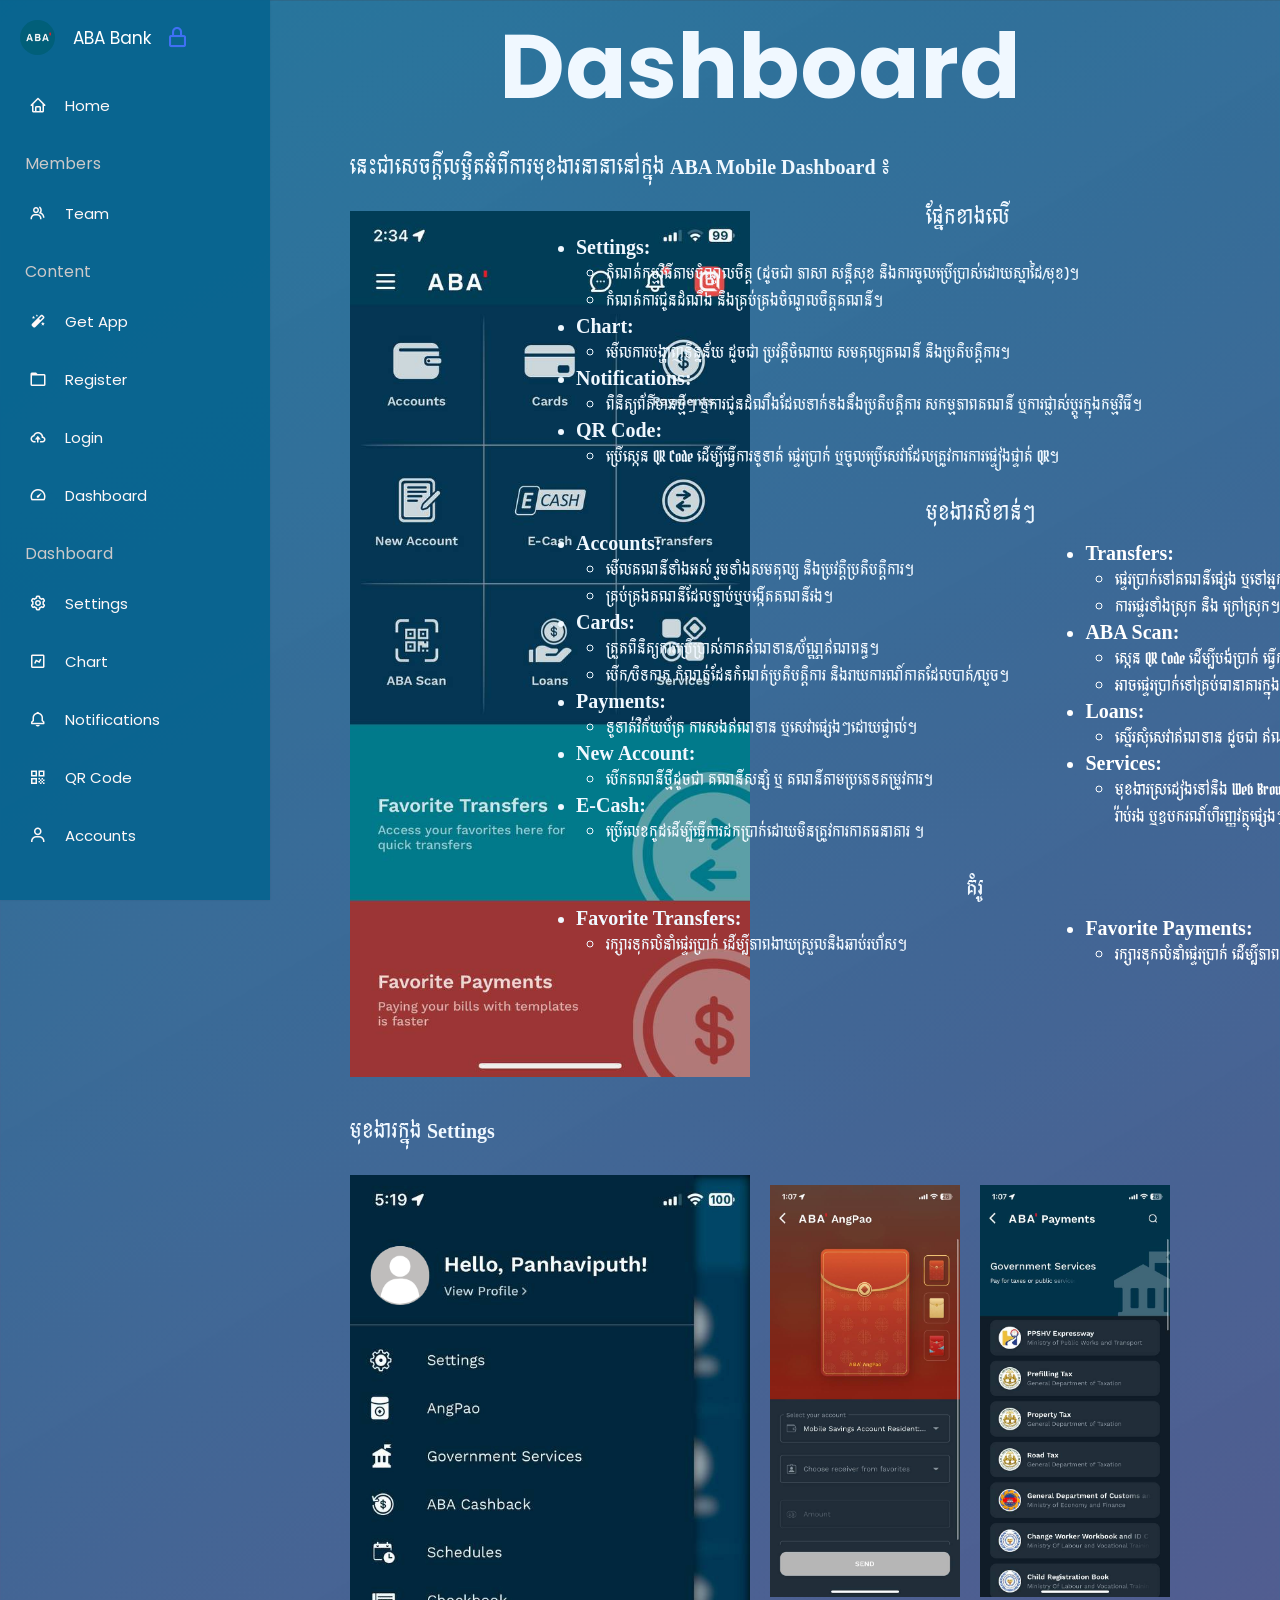
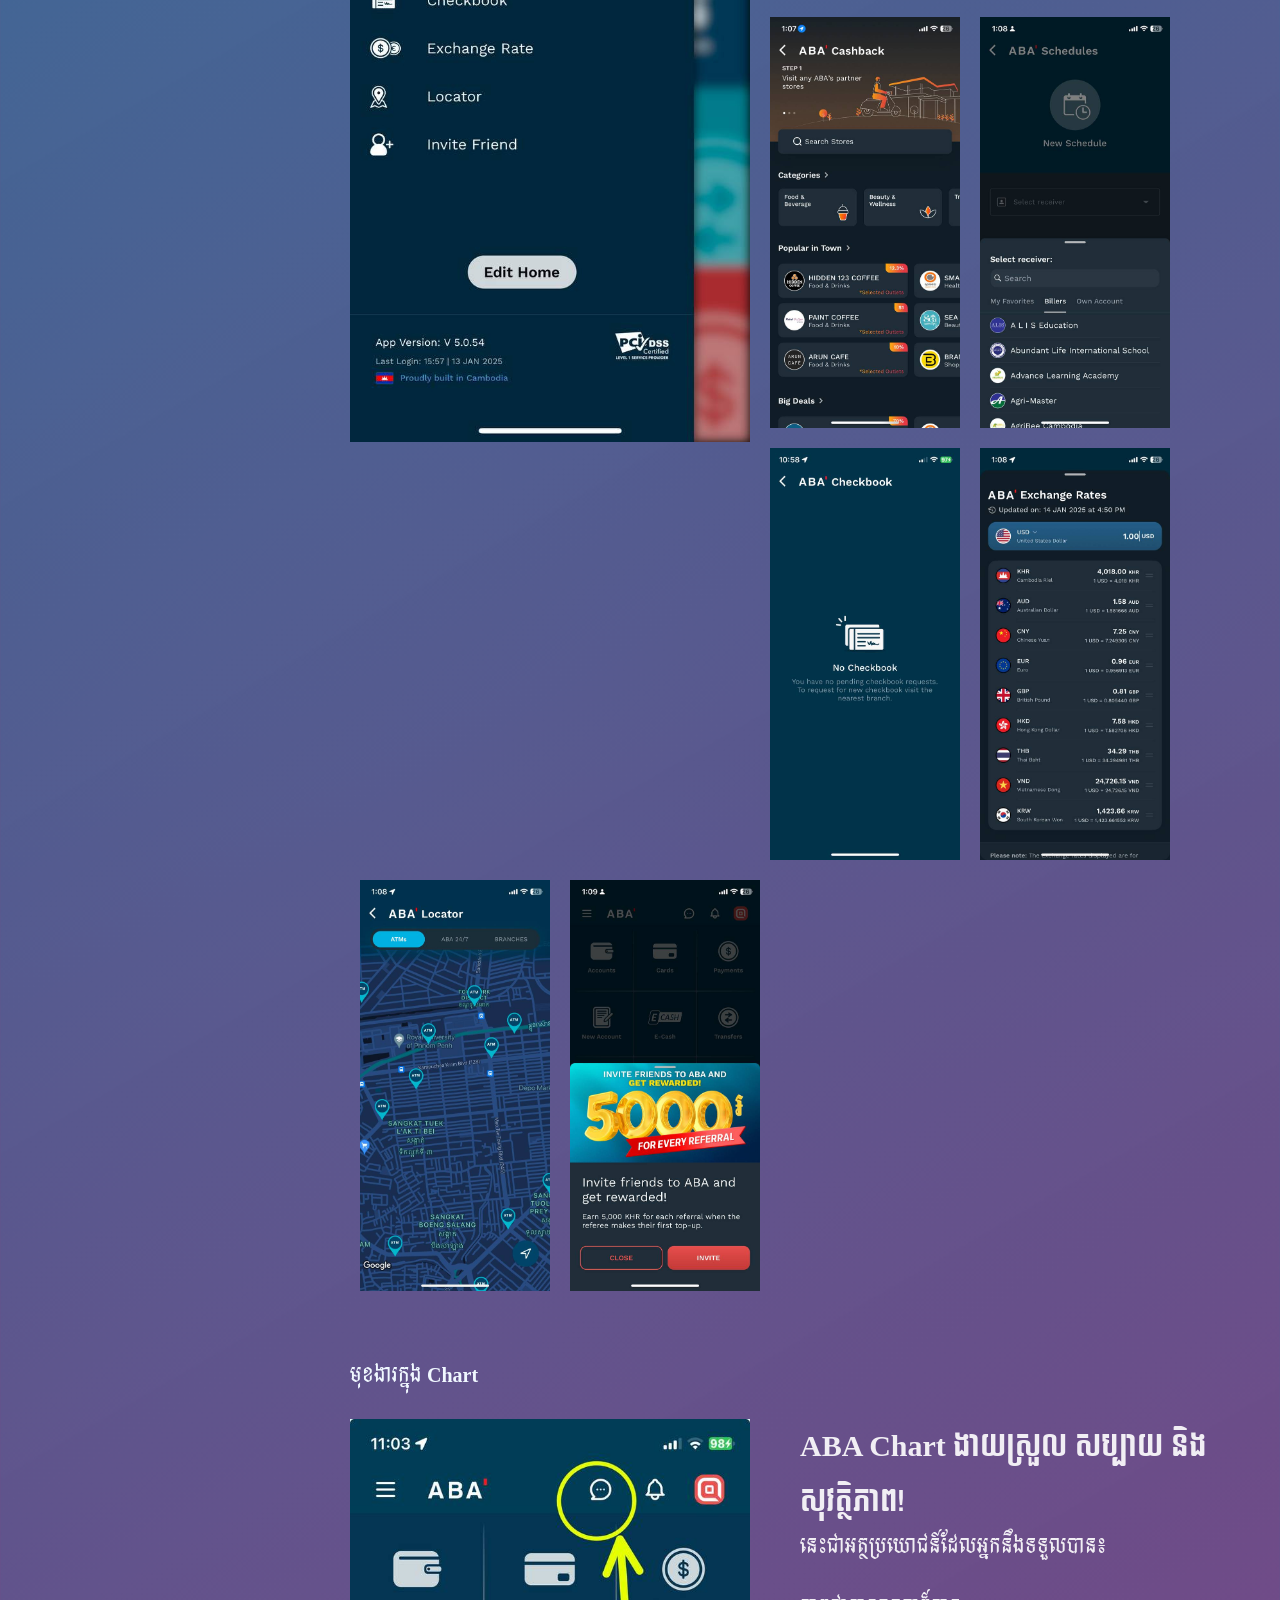
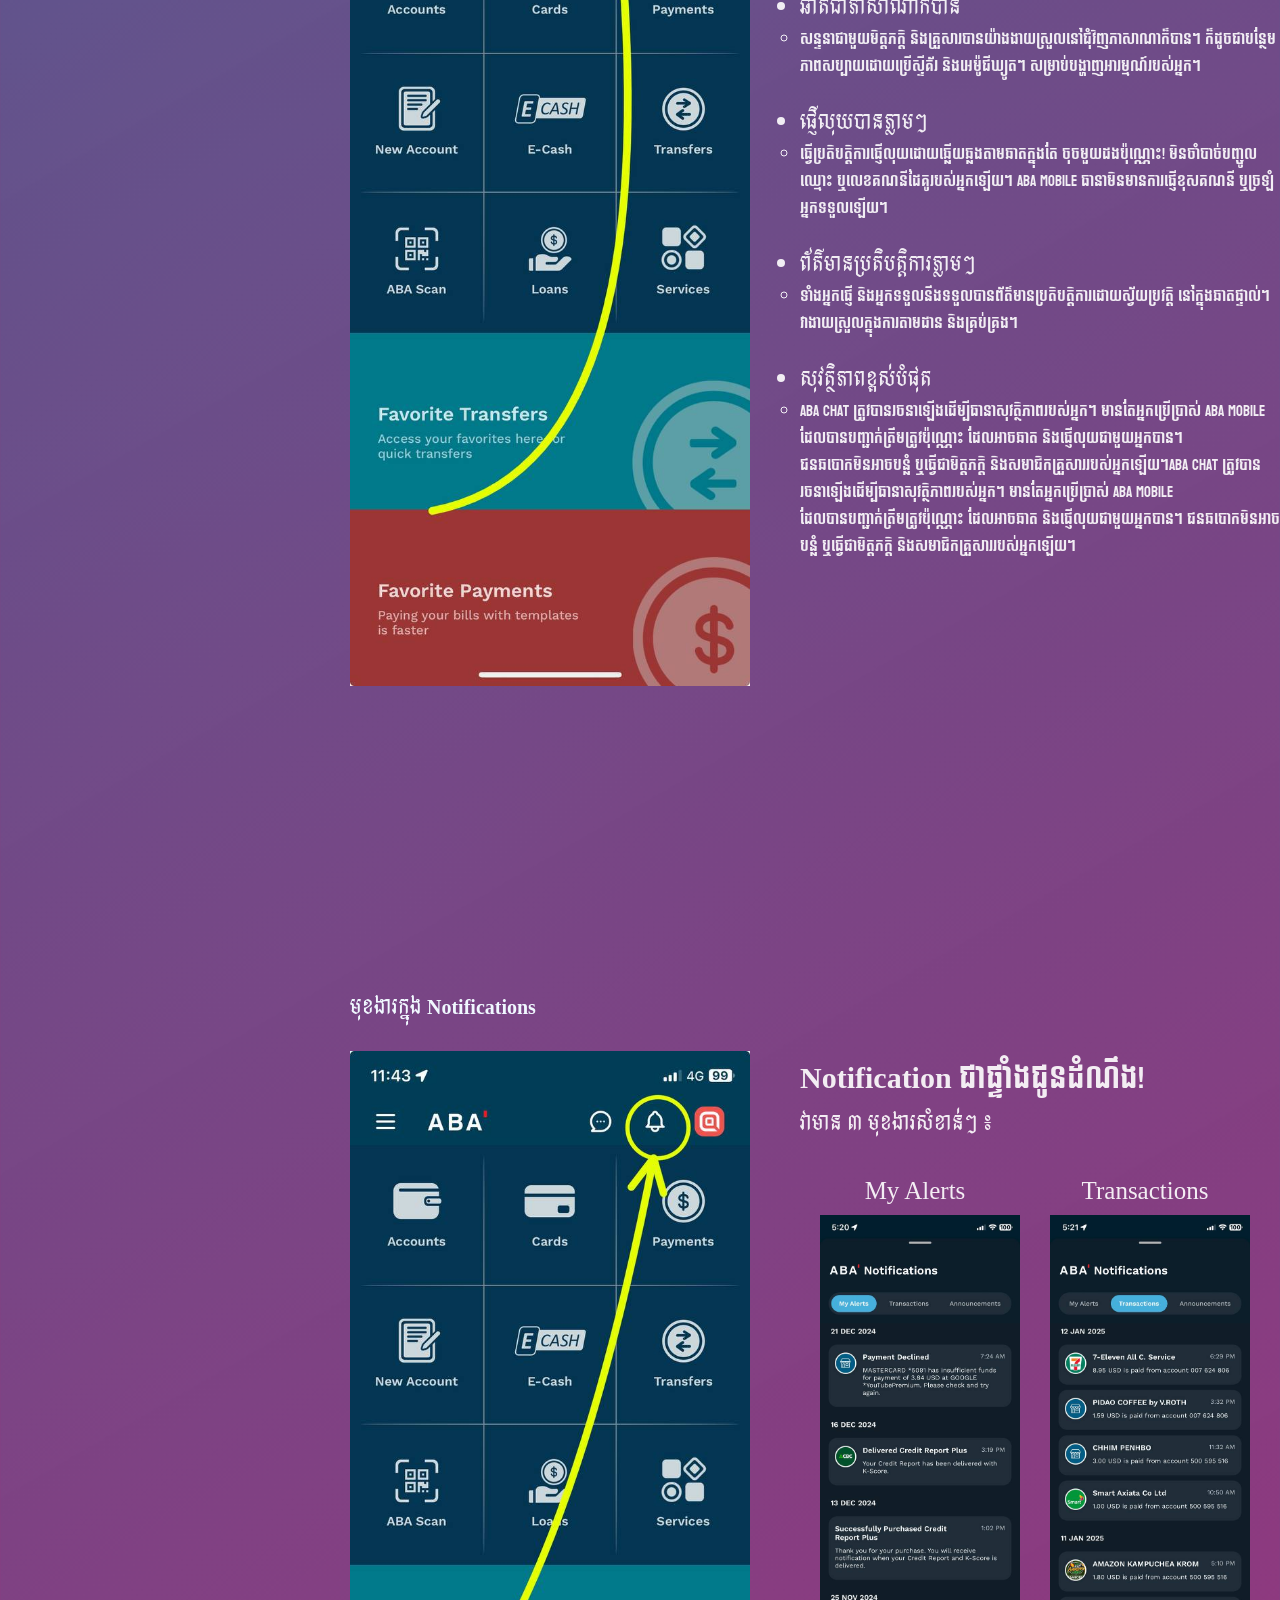
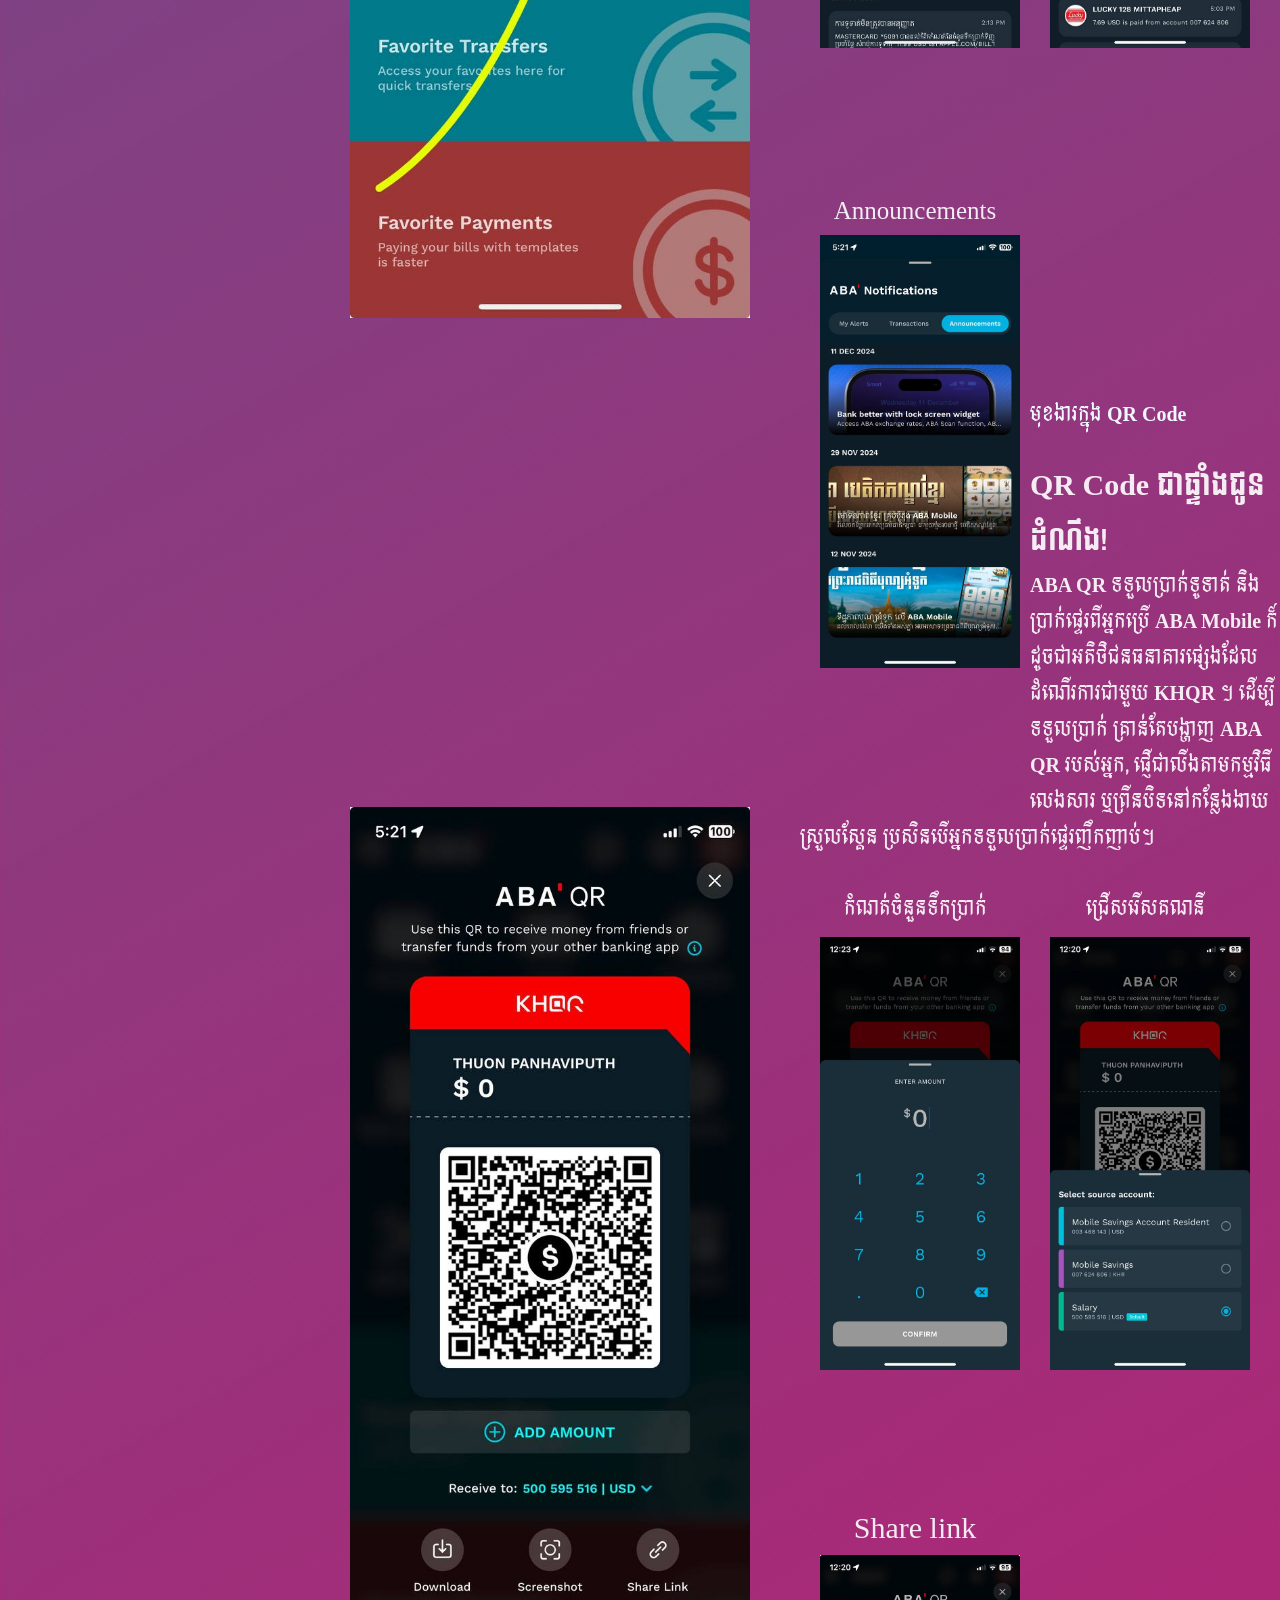
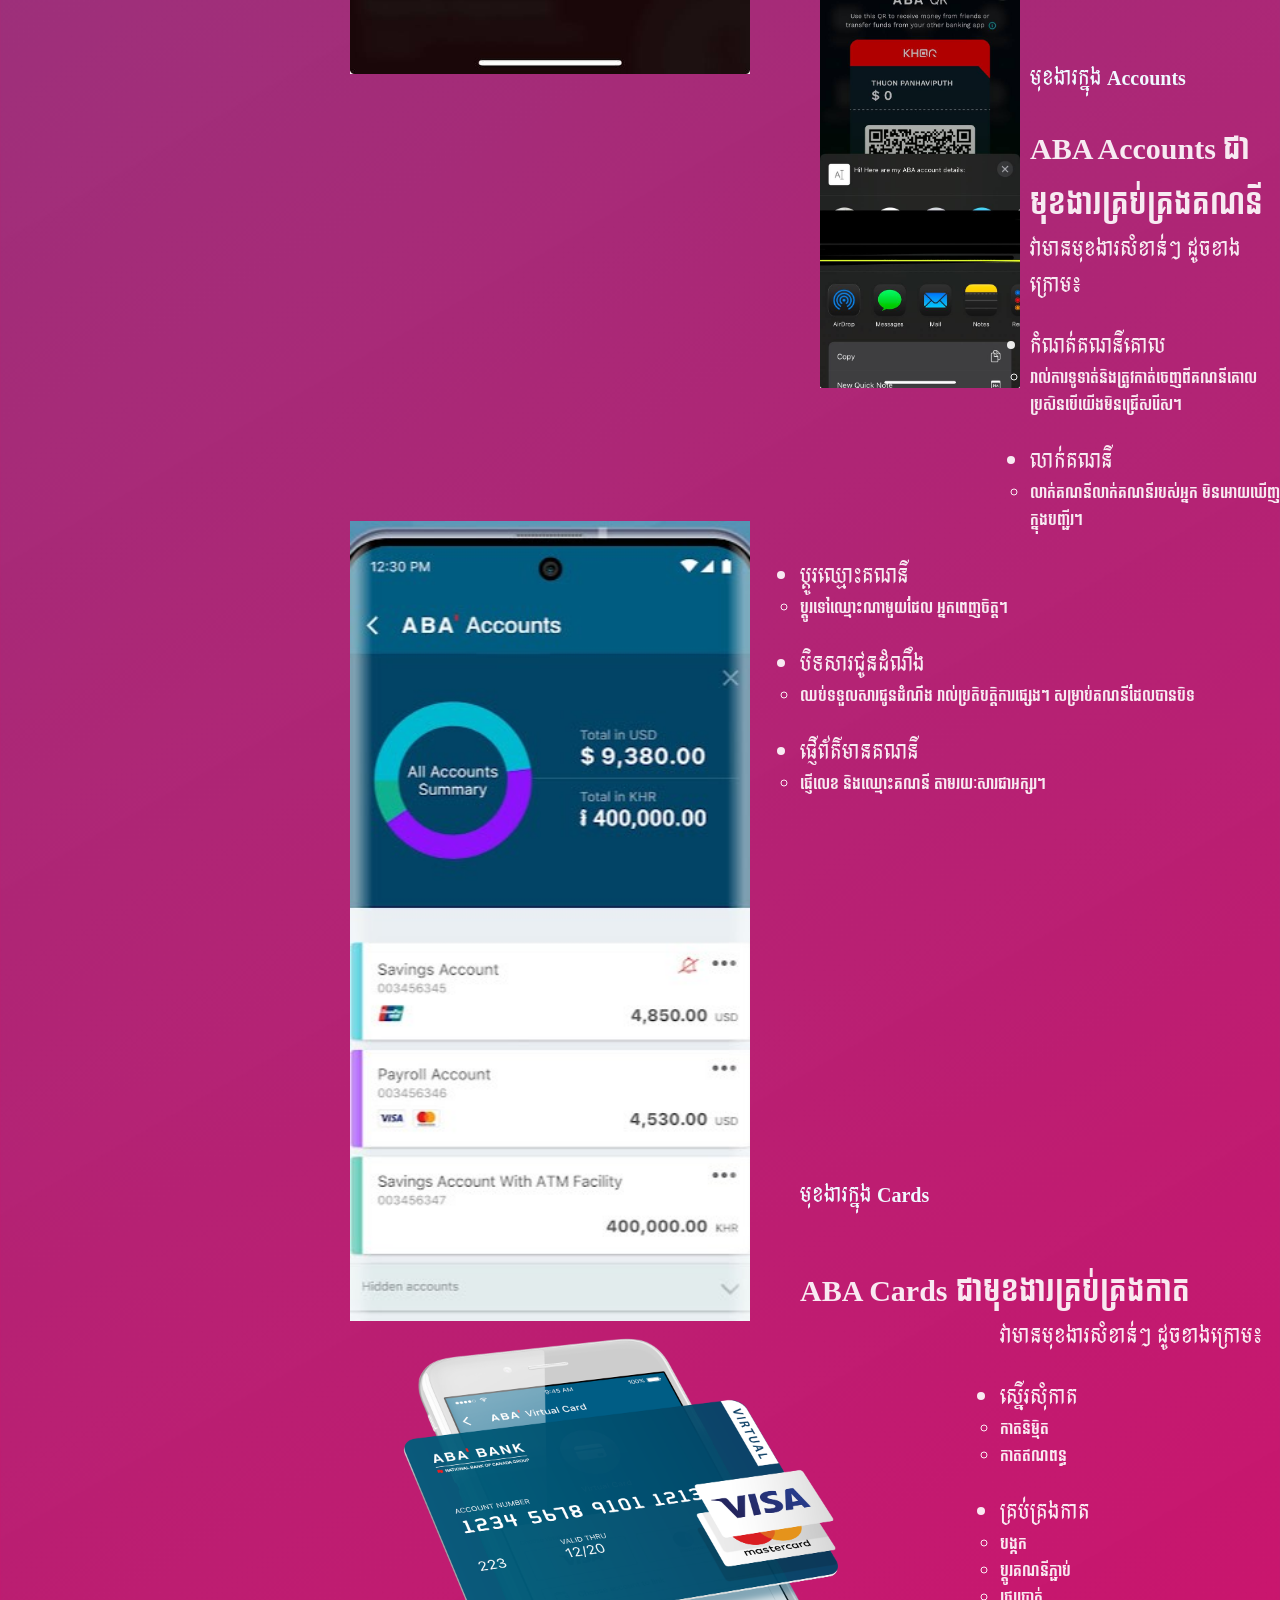
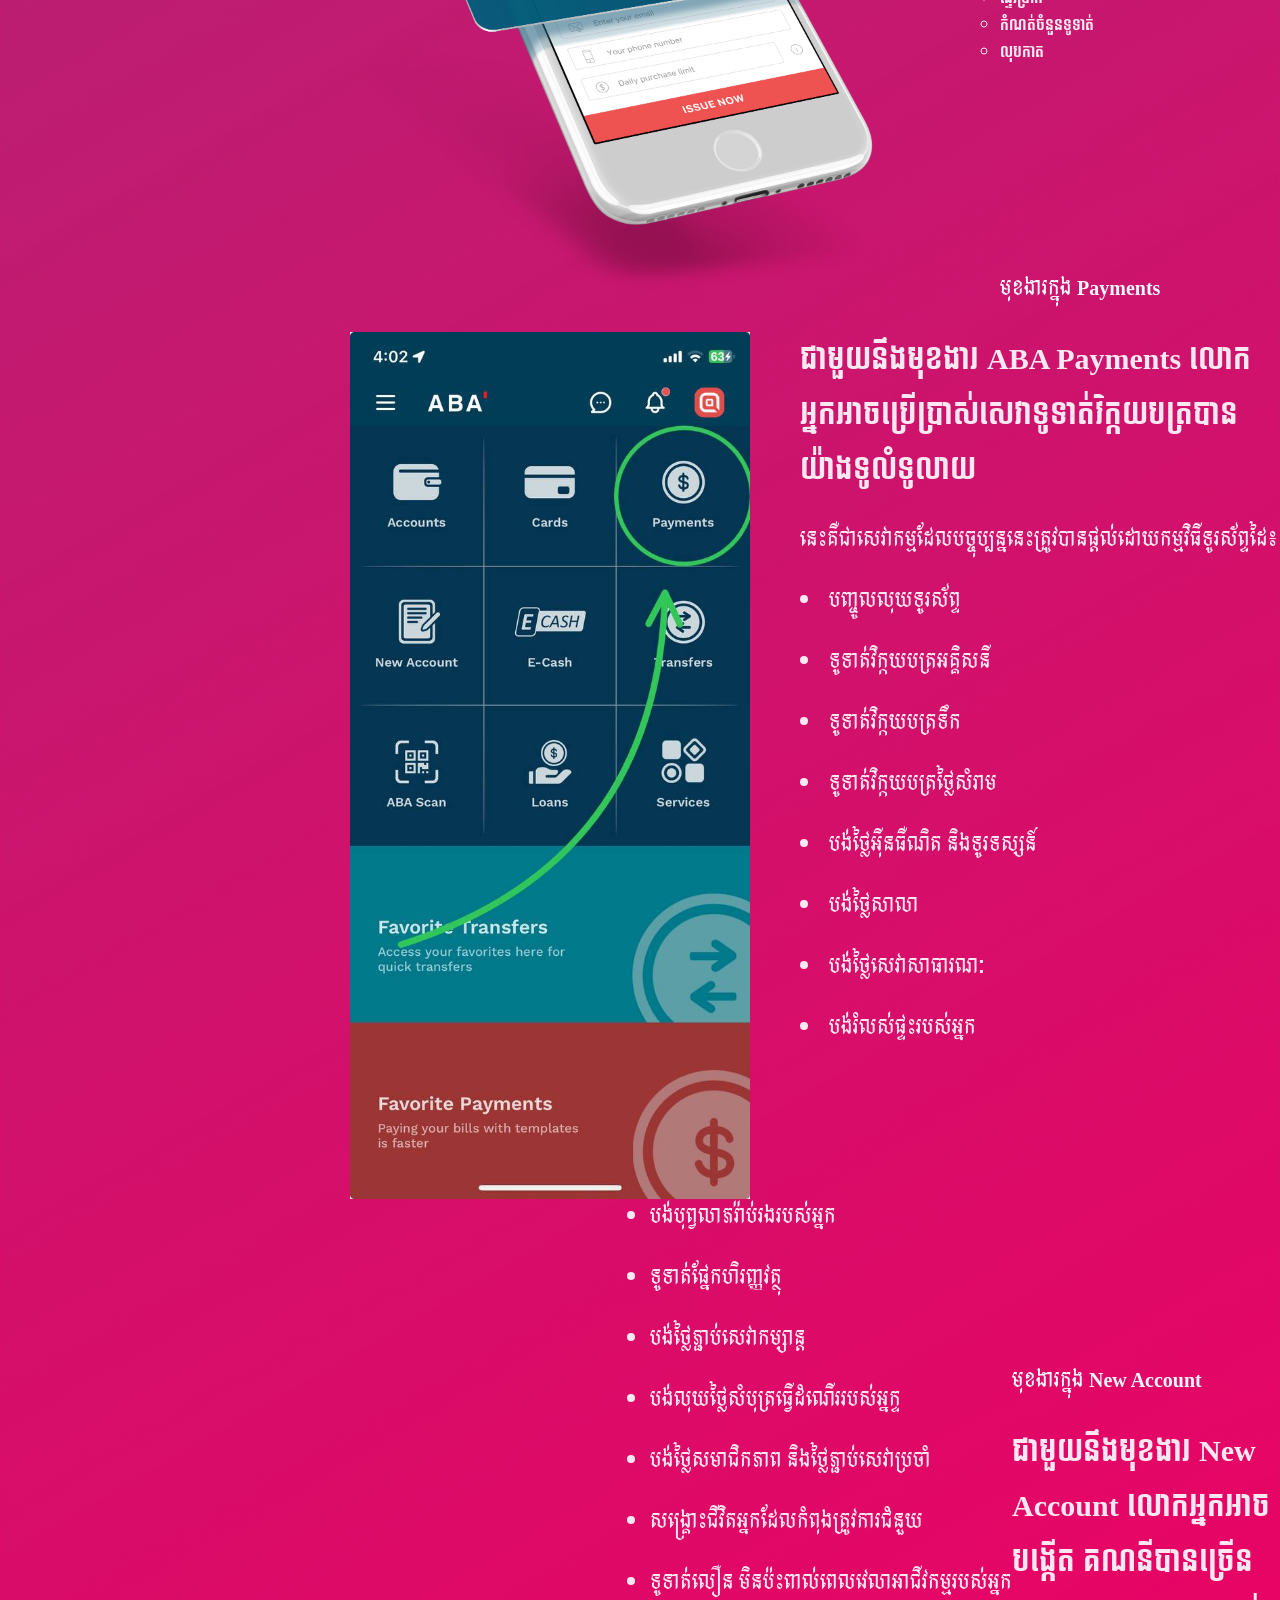
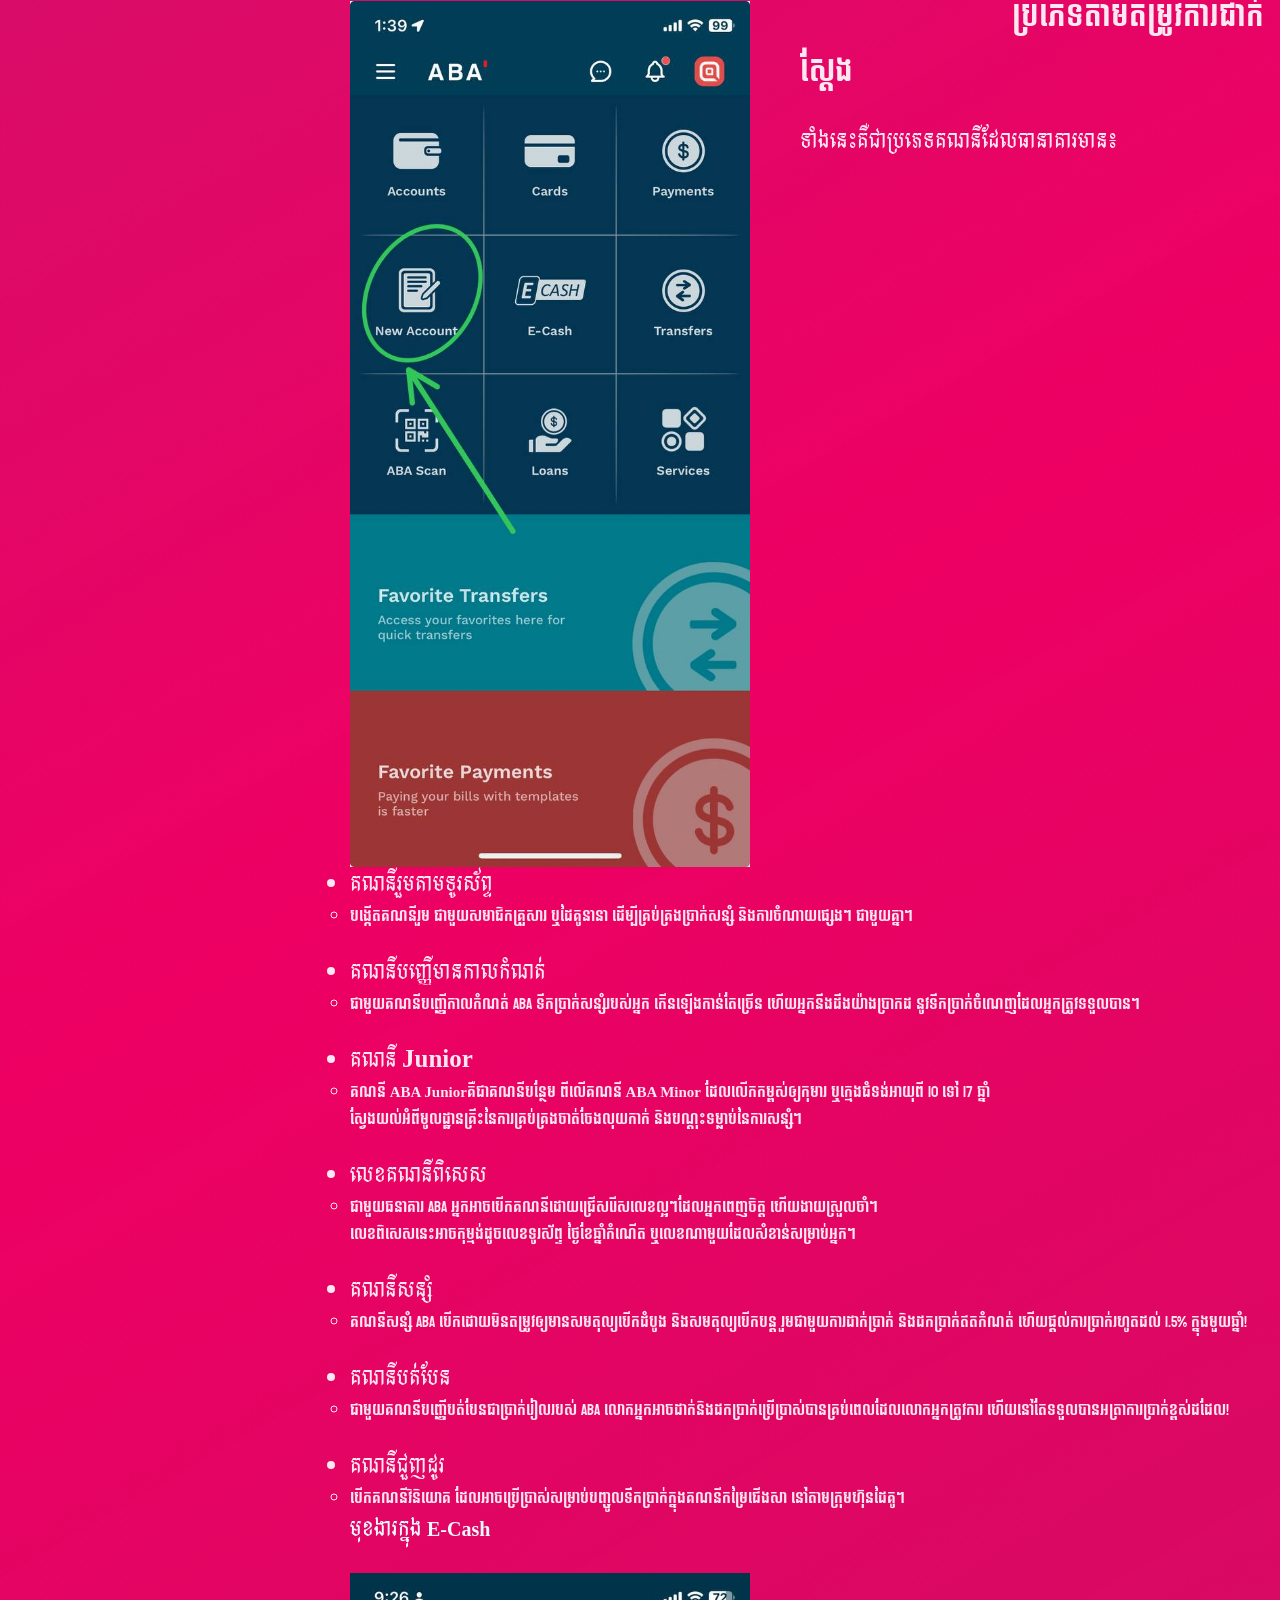
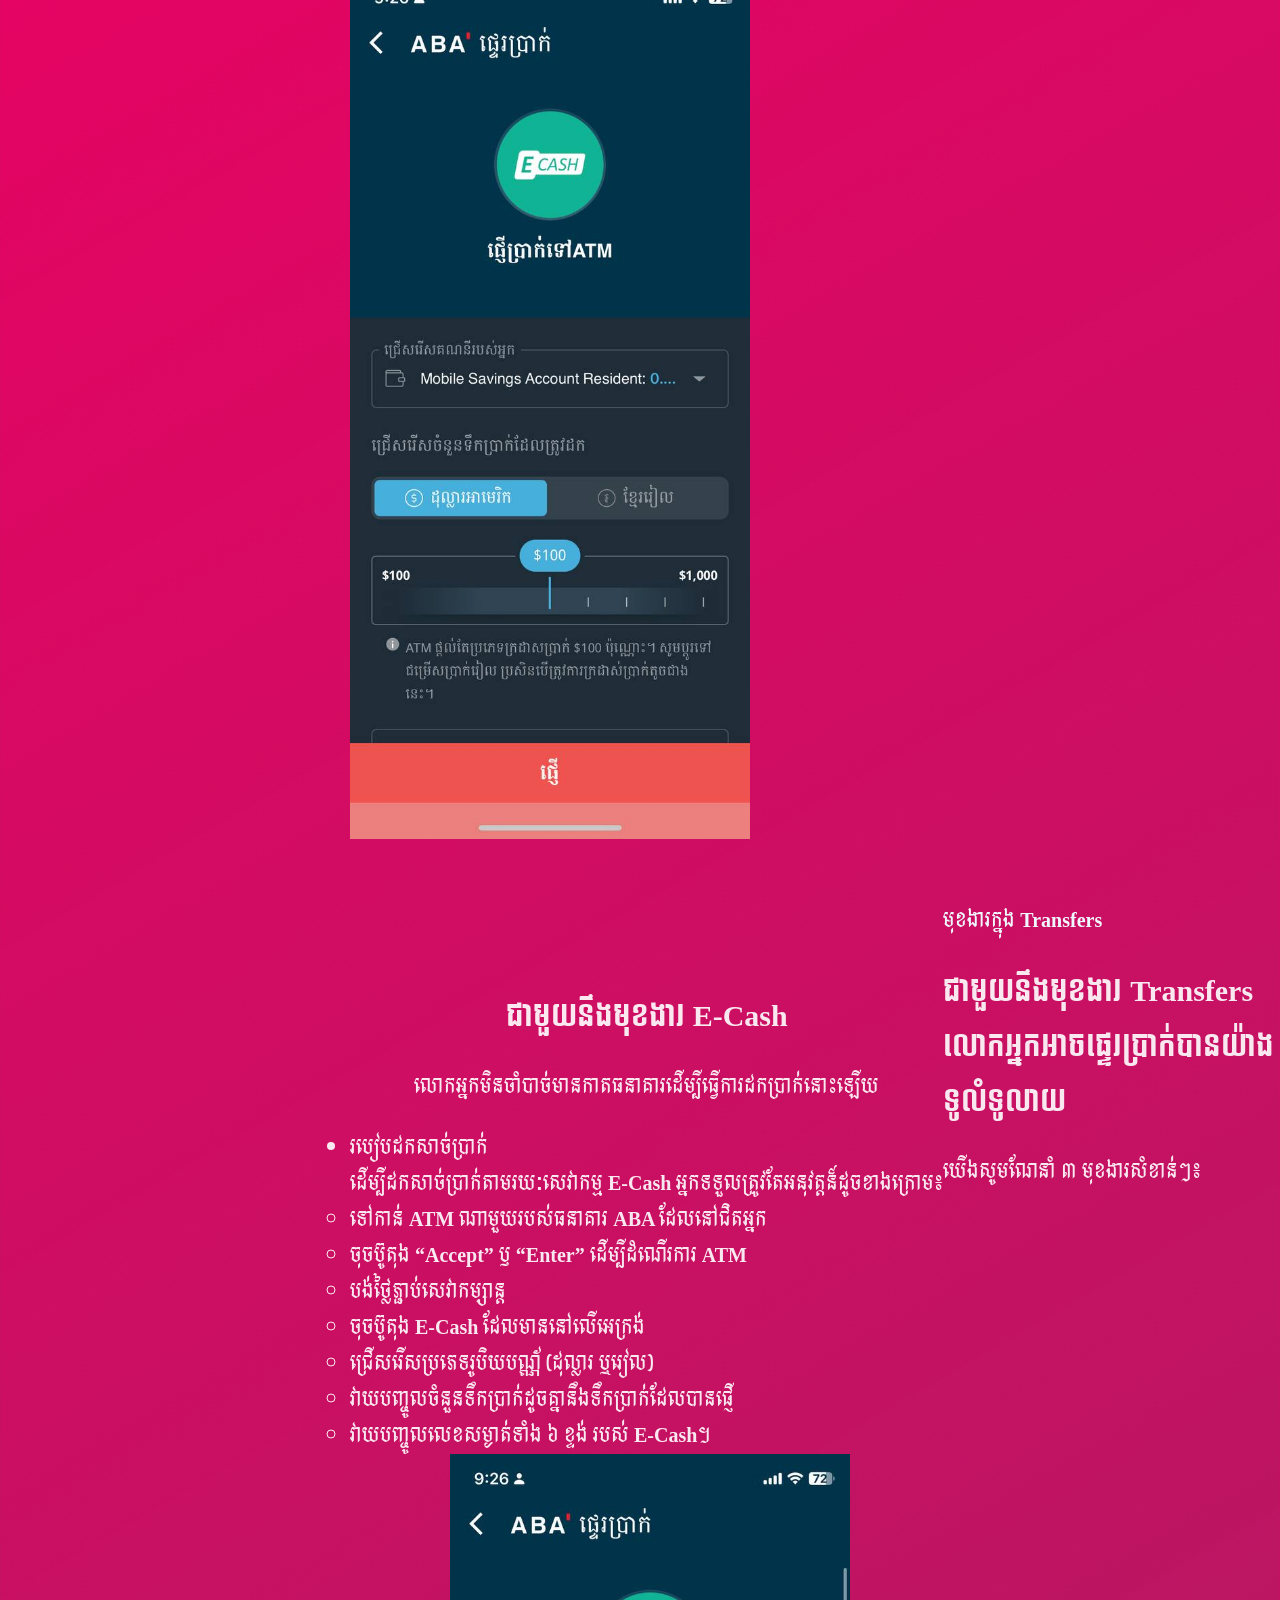
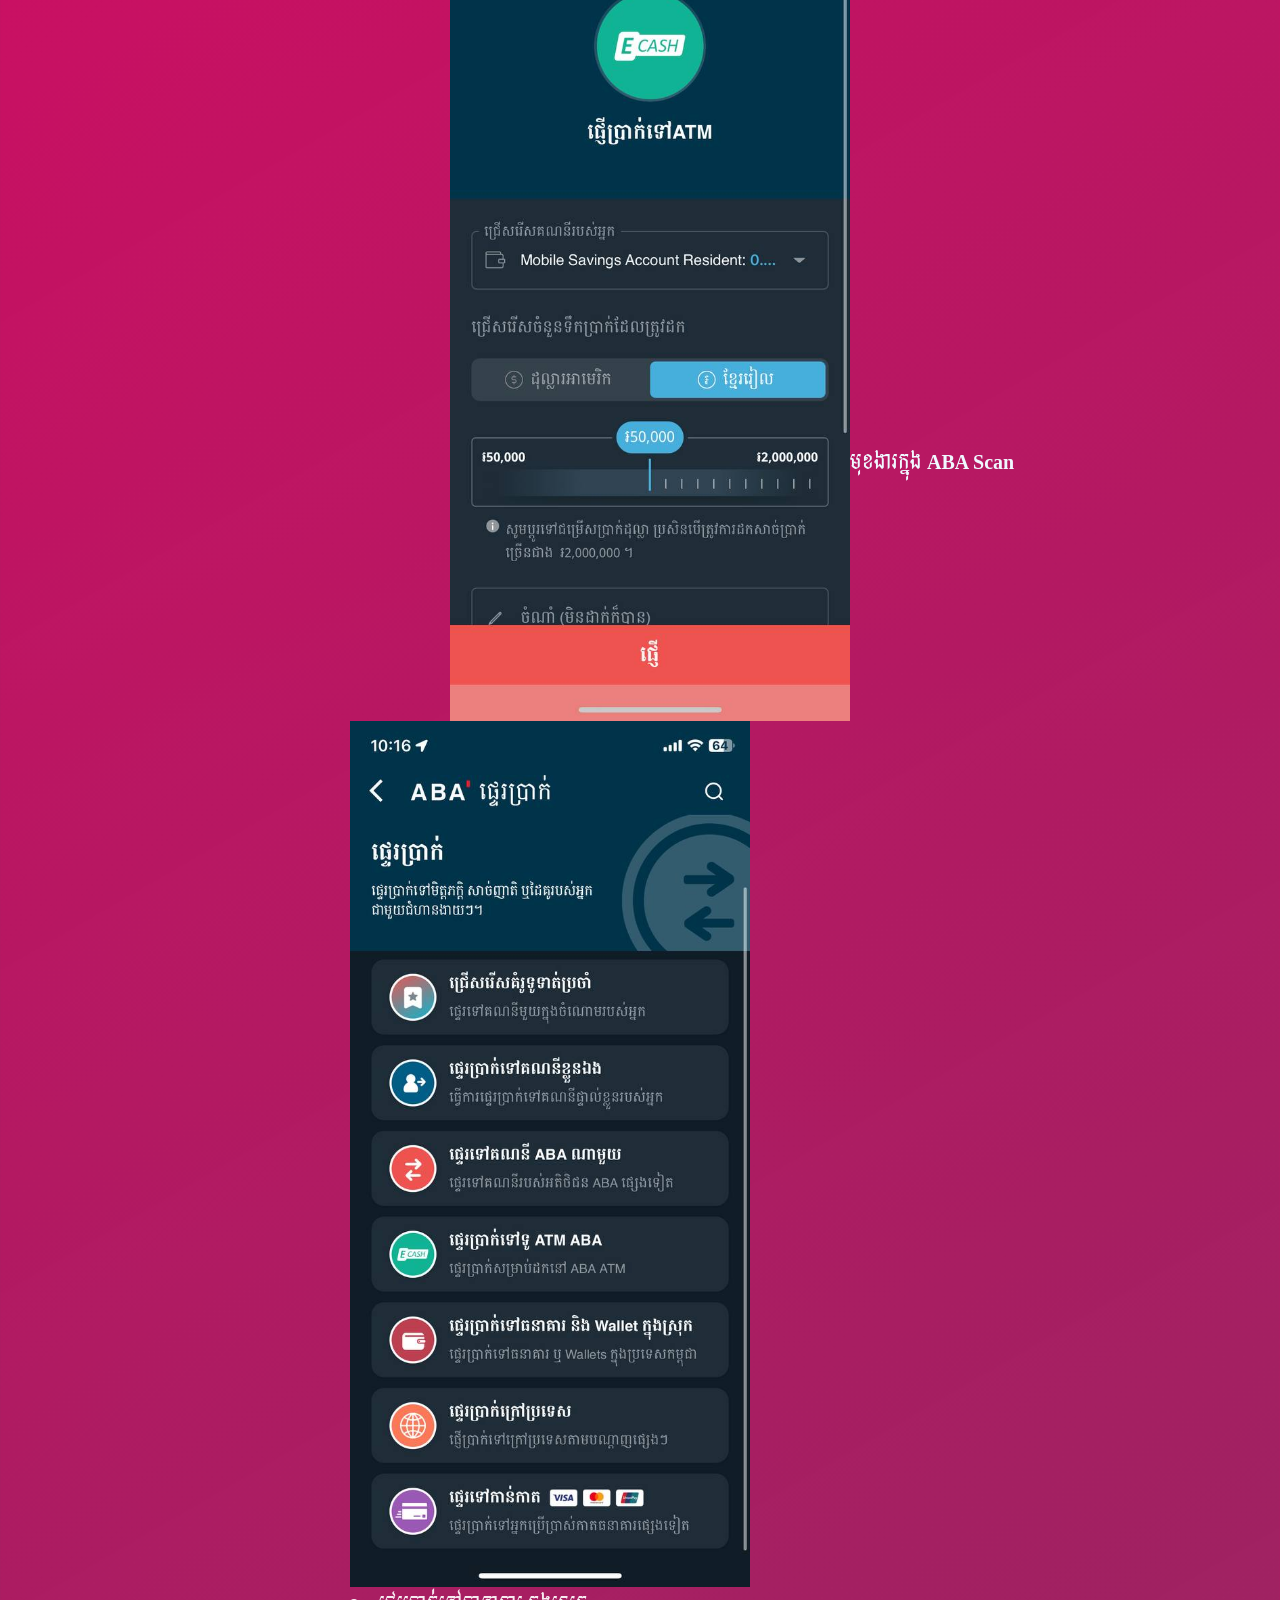
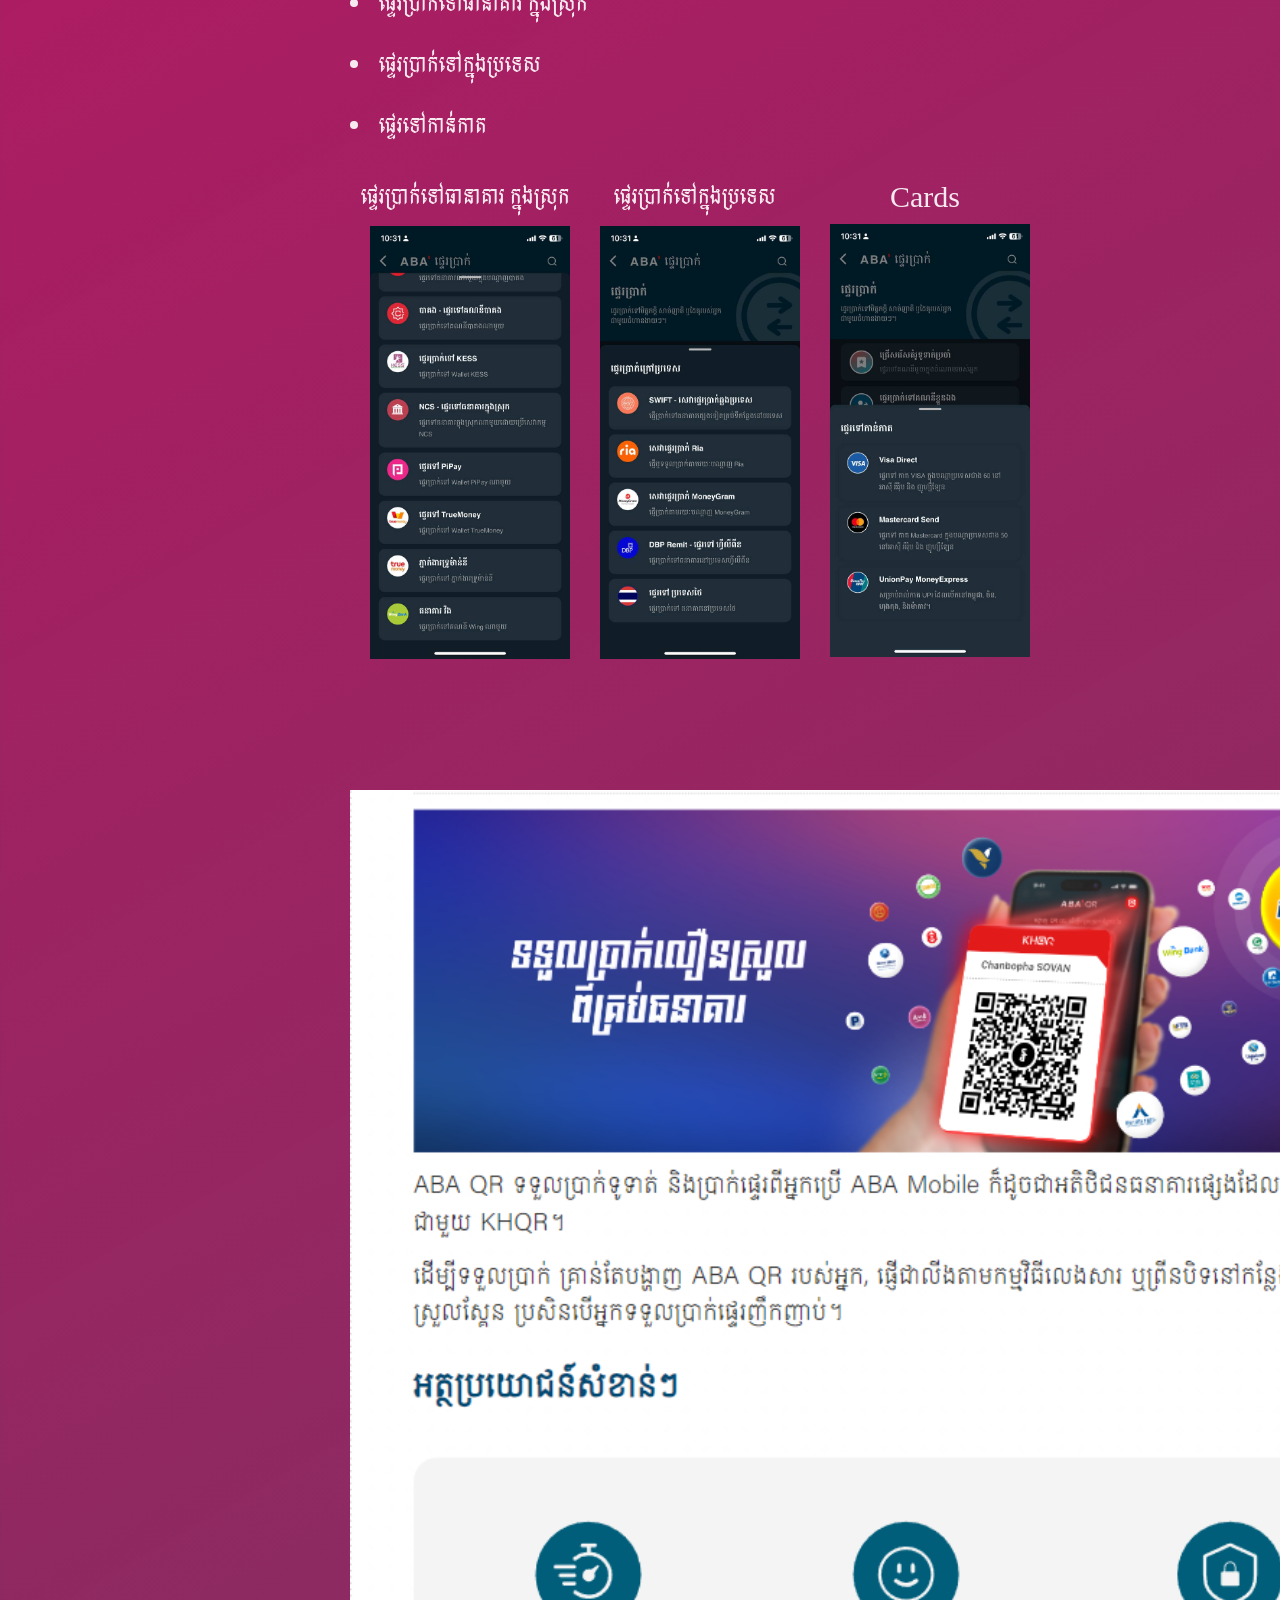
==== commit defe1bf5: "Update dashboard.html" ====
--- a/Content/dashboard.html
+++ b/Content/dashboard.html
@@ -840,7 +840,7 @@
             <br>
 
              <div>
-              <img src="../images/Dashboard/payments/payment_0.jpg" alt=""  style="width: 400px; float: left; margin-right:50px;" >
+              <img src="../images/Dashboard/new_acc.jpg" alt=""  style="width: 400px; float: left; margin-right:50px;" >
              </div>
 
              <div >
@@ -1187,4 +1187,4 @@
     
     <!-- Script JS -->
     <script src="../script.js"></script>
-</html>     +</html>     
